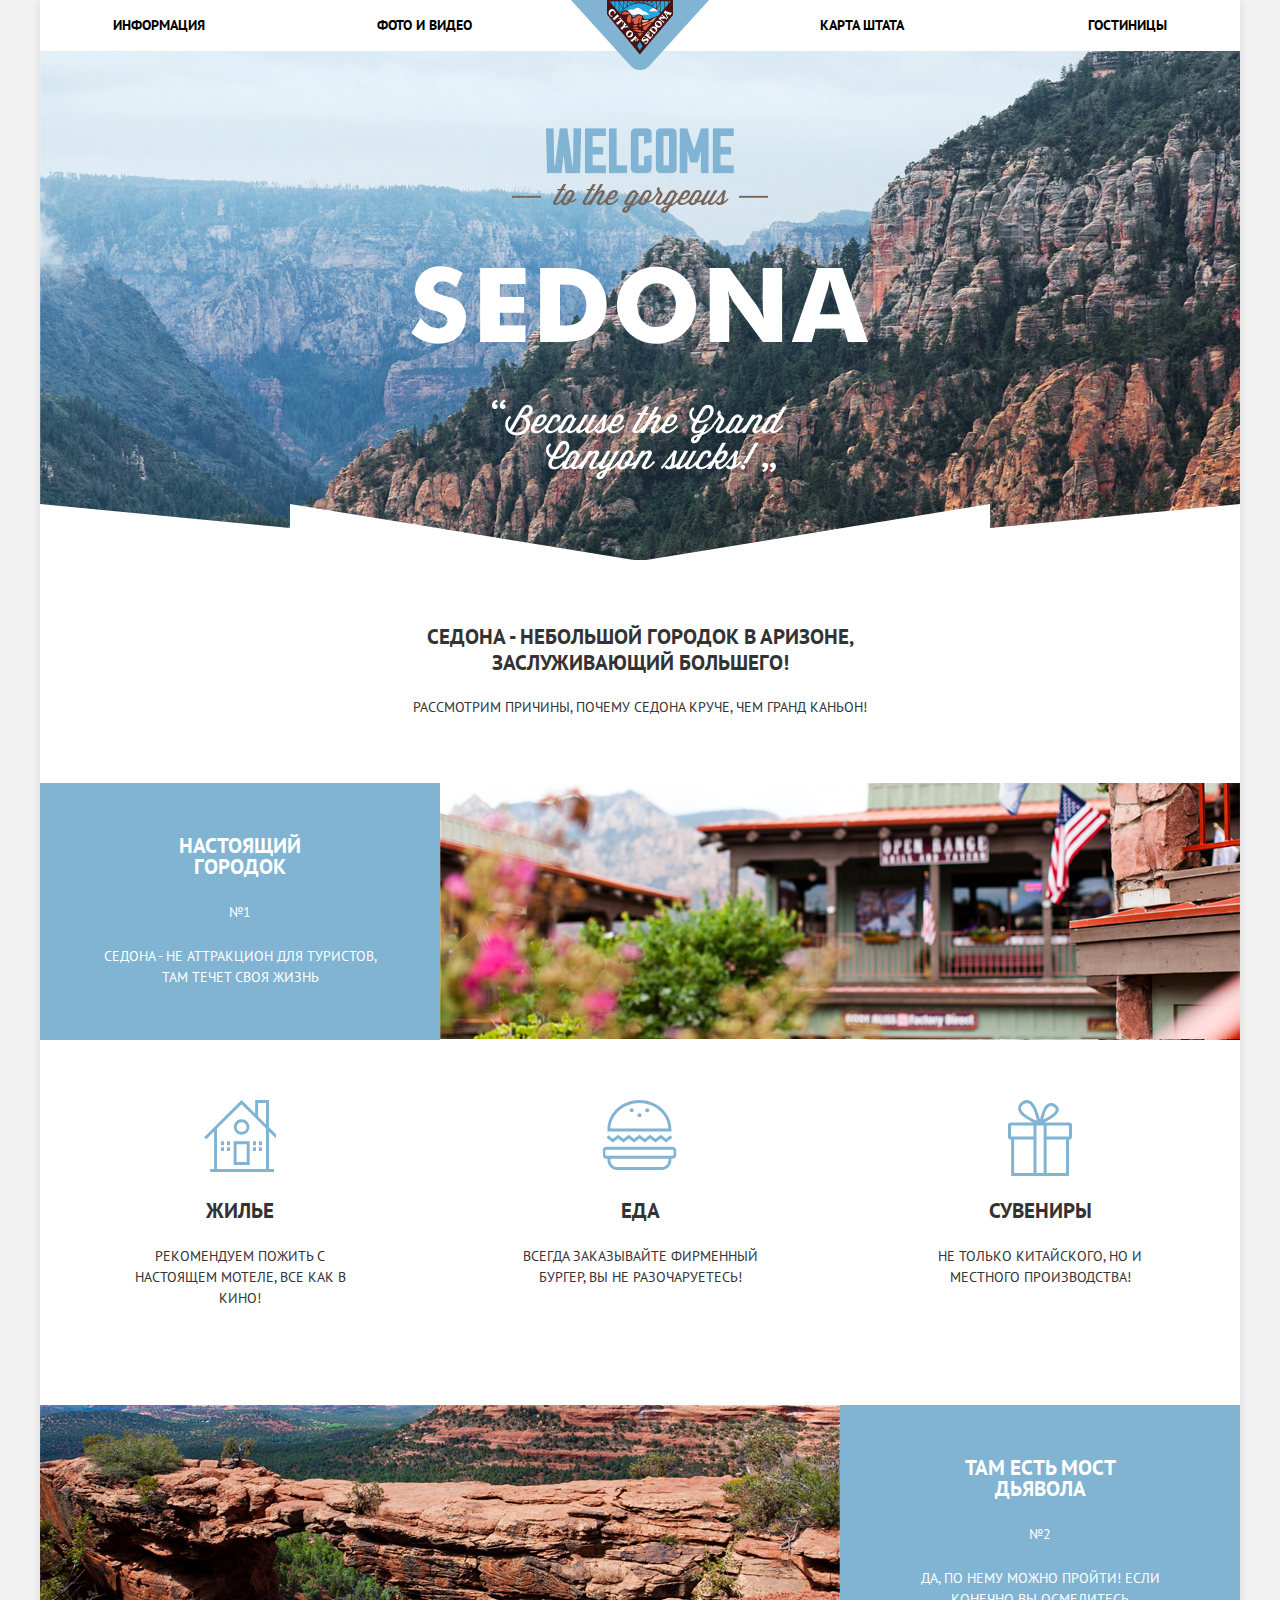
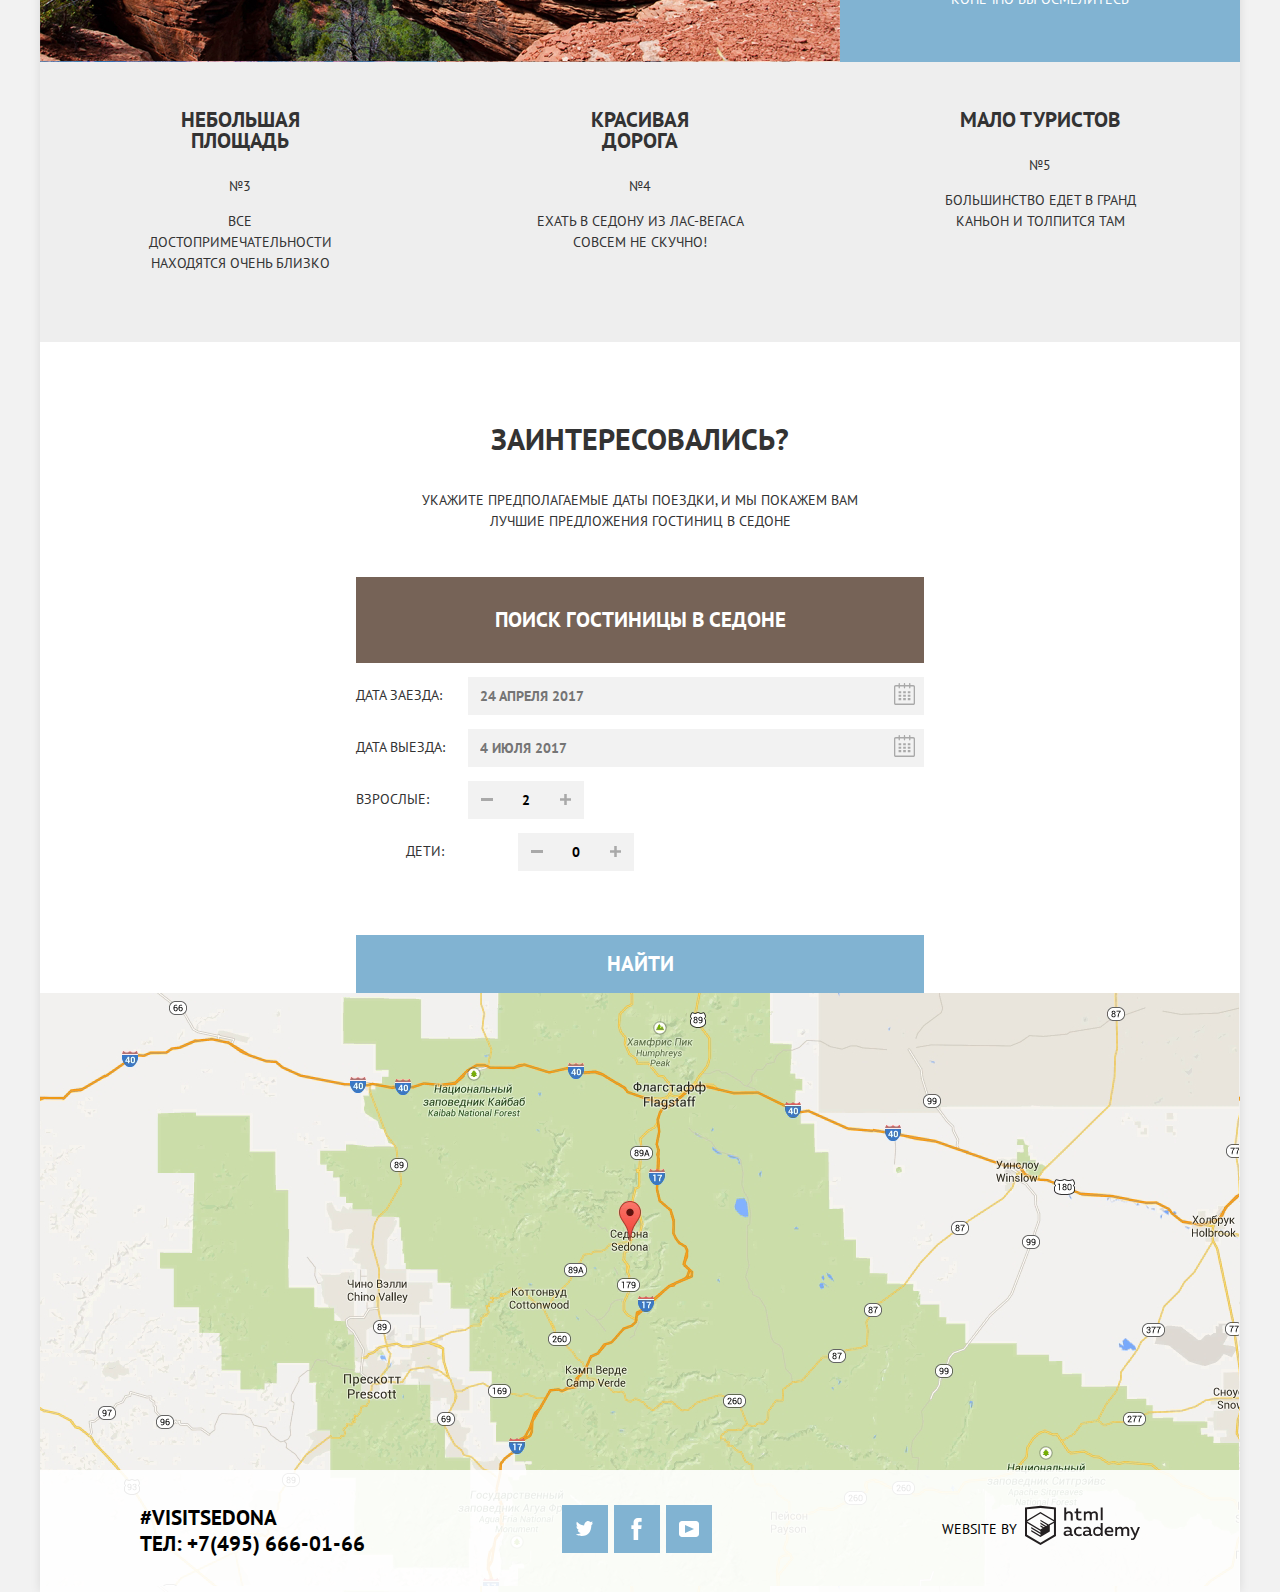
==== index.html @ f9ae27ba "Update index.html" ====
<!DOCTYPE html>
<html class="page" lang="ru">
  <head>
    <meta charset="utf-8">
    <title>HTML Academy: Седона</title>
    <link href="https://fonts.googleapis.com/css2?family=PT+Sans:wght@400;700&display=swap" rel="stylesheet">
    <link href="css/normalize.css" rel="stylesheet">
    <link href="css/style.css" rel="stylesheet">
  </head>
  <body class="page-body">
    <div class="body-wrapper">
      <header class="main-header">
        <nav class="main-navigation">
          <a class="main-header-logo">
            <img src="img/sedona-logo.svg" alt="Седона" width="138" height="70">
          </a>
          <ul class="site-navigation">
            <li class="text-left"><a href="#">Информация</a></li>
            <li class="text-left"><a href="#">Фото и видео</a></li>
            <li class="text-right"><a href="#">Карта штата</a></li>
            <li class="text-right"><a href="hotels.html">Гостиницы</a></li>
          </ul>
        </nav>
      </header>
      <main>
        <h1 class="visually-hidden">Добро пожаловать в Седону!</h1>
        <section class="main-back">
          <h2 class="visually-hidden">Welcome to the gorgeous Sedona!</h2>
          <p class="visually-hidden">Because the Grand canyon sucks!</p>
        </section>
        <section class="features-promo">
          <h3>Седона - небольшой городок в Аризоне, заслуживающий большего!</h3>
          <p>Рассмотрим причины, почему Седона круче, чем Гранд Каньон!</p>
        </section>
        <section class="features-main">
          <h2 class="visually-hidden">Причины нас посетить</h2>
          <div class="features-blue-row">
            <div class="features-text">
              <h3>Настоящий городок</h3>
              <span>№1</span>
              <p>
              Седона - не аттракцион для туристов, там течет своя жизнь
              </p>
            </div>
            <div class="features-image-right"></div>
          </div>
          <ul class="features-list">
            <li class="features-item with-icons">
              <h3 class="icons accomodation">Жилье</h3>
              <p>Рекомендуем пожить с настоящем мотеле, все как в кино!</p>
            </li>
            <li class="features-item with-icons">
              <h3 class="icons food">Еда</h3>
              <p>Всегда заказывайте фирменный бургер, вы не разочаруетесь!</p>
            </li>
            <li class="features-item with-icons">
              <h3 class="icons souveniers">Сувениры</h3>
              <p>Не только китайского, но и местного производства!</p>
            </li>
          </ul>
          <div class="features-blue-row">
            <div class="features-image-left"></div>
            <div class="features-text">
              <h3>Там есть Мост Дьявола</h3>
              <span>№2</span>
              <p>
              Да, по нему можно пройти! Если конечно вы осмелитесь
              </p>
            </div>
          </div>
          <ul class="features-list">
            <li class="features-item grey">
              <h3>Небольшая площадь</h3>
              <span>№3</span>
              <p>
              Все достопримечательности находятся очень близко
              </p>
            </li>
            <li class="features-item grey">
              <h3>Красивая дорога</h3>
              <span>№4</span>
              <p>
              Ехать в Седону из Лас-Вегаса совсем не скучно!
              </p>
            </li>
            <li class="features-item grey">
              <h3>Мало туристов</h3>
              <span>№5</span>
              <p>
              Большинство едет в Гранд Каньон и толпится там
              </p>
            </li>
          </ul>
        </section>
        <section class="interested">
          <div class="offer">
            <h2>Заинтересовались?</h2>
            <p>Укажите предполагаемые даты поездки, и мы покажем вам лучшие предложения гостиниц в Седоне</p>
          </div>
          <div class="search-form">
            <button type="button" class="btn search-1">Поиск гостиницы в Седоне</button>
            <form class="search" action="https://echo.htmlacademy.ru" method="post">
              <p class="search-item">
                <label class="label" for="arrival-date">Дата заезда:</label> 
                <input class="booking-date" id="arrival-date" type="text" name="date" placeholder="24 апреля 2017">
                <button class="btn calendar" type="button">
                  <svg width="21" height="22" viewBox="0 0 21 22"><path d="M19.251 2.025h-2.845V.648c0-.381-.294-.689-.656-.689-.363 0-.656.308-.656.689v1.377h-3.938V.648c0-.381-.294-.689-.655-.689-.363 0-.657.308-.657.689v1.377H5.906V.648c0-.381-.294-.689-.656-.689-.363 0-.657.308-.657.689v1.377H1.75C.784 2.025 0 2.847 0 3.862v16.302C0 21.179.784 22 1.75 22h17.501c.966 0 1.749-.821 1.749-1.836V3.862c0-1.015-.783-1.837-1.749-1.837zm.437 18.139a.448.448 0 0 1-.437.459H1.75a.45.45 0 0 1-.438-.459V3.862a.45.45 0 0 1 .438-.459h2.844v1.378c0 .381.294.689.657.689.362 0 .656-.308.656-.689V3.403h3.938v1.378c0 .381.294.689.657.689.361 0 .655-.308.655-.689V3.403h3.938v1.378c0 .381.293.689.656.689.362 0 .656-.308.656-.689V3.403h2.845c.241 0 .437.206.437.459v16.302z"/><path d="M4.594 8.225h2.625v2.066H4.594zM4.594 11.668h2.625v2.067H4.594zM4.594 15.112h2.625v2.066H4.594zM9.188 15.112h2.625v2.066H9.188zM9.188 11.668h2.625v2.067H9.188zM9.188 8.225h2.625v2.066H9.188zM13.781 15.112h2.625v2.066h-2.625zM13.781 11.668h2.625v2.067h-2.625zM13.781 8.225h2.625v2.066h-2.625z"/></svg>
                </button>
              </p>
              <p class="search-item">
                <label class="label" for="departure-date">Дата выезда:</label>
                <input class="booking-date" id="departure-date" type="text" name="date" placeholder="4 июля 2017"> 
                <button class="btn calendar" type="button">
                  <svg width="21" height="22" viewBox="0 0 21 22"><path d="M19.251 2.025h-2.845V.648c0-.381-.294-.689-.656-.689-.363 0-.656.308-.656.689v1.377h-3.938V.648c0-.381-.294-.689-.655-.689-.363 0-.657.308-.657.689v1.377H5.906V.648c0-.381-.294-.689-.656-.689-.363 0-.657.308-.657.689v1.377H1.75C.784 2.025 0 2.847 0 3.862v16.302C0 21.179.784 22 1.75 22h17.501c.966 0 1.749-.821 1.749-1.836V3.862c0-1.015-.783-1.837-1.749-1.837zm.437 18.139a.448.448 0 0 1-.437.459H1.75a.45.45 0 0 1-.438-.459V3.862a.45.45 0 0 1 .438-.459h2.844v1.378c0 .381.294.689.657.689.362 0 .656-.308.656-.689V3.403h3.938v1.378c0 .381.294.689.657.689.361 0 .655-.308.655-.689V3.403h3.938v1.378c0 .381.293.689.656.689.362 0 .656-.308.656-.689V3.403h2.845c.241 0 .437.206.437.459v16.302z"/><path d="M4.594 8.225h2.625v2.066H4.594zM4.594 11.668h2.625v2.067H4.594zM4.594 15.112h2.625v2.066H4.594zM9.188 15.112h2.625v2.066H9.188zM9.188 11.668h2.625v2.067H9.188zM9.188 8.225h2.625v2.066H9.188zM13.781 15.112h2.625v2.066h-2.625zM13.781 11.668h2.625v2.067h-2.625zM13.781 8.225h2.625v2.066h-2.625z"/></svg>
                </button>
              </p>
              <p class="search-item people">
                <label class="label" for="adult">Взрослые:</label>
                <span class="input-wrapper">
                  <button class="minus" type="button">
                    <svg width="12" height="3" viewBox="0 0 12 3" fill="none">
                    <rect width="12" height="3" fill="#A9A9A9"/>
                    </svg>
                  </button>
                  <input class="number" id="adult" type="number" value="2">
                  <button class="add" type="button">
                    <svg width="11" height="11" viewBox="0 0 11 11" fill="none">
                    <path fill-rule="evenodd" clip-rule="evenodd" d="M4.23086 6.76932V11H6.76932V6.76932H11V4.23086H6.76932V0H4.23085V4.23086H0V6.76932H4.23086Z" fill="#A9A9A9"/>
                    </svg>              
                  </button>
                </span> 
              </p>
              <p class="search-item people">
                <label class="label children" for="child">Дети:</label>
                <span class="input-wrapper">
                  <button class="minus" type="button">
                    <svg width="12" height="3" viewBox="0 0 12 3" fill="none">
                    <rect width="12" height="3" fill="#A9A9A9"/>
                    </svg>
                  </button>
                  <input class="number" id="child" type="number" value="0">
                  <button class="add"type="button">
                    <svg width="11" height="11" viewBox="0 0 11 11" fill="none">
                    <path fill-rule="evenodd" clip-rule="evenodd" d="M4.23086 6.76932V11H6.76932V6.76932H11V4.23086H6.76932V0H4.23085V4.23086H0V6.76932H4.23086Z" fill="#A9A9A9"/>
                    </svg>
                  </button>
                </span>
              </p>
              <button class="btn search-2" type="submit">Найти</button>
            </form>
          </div>
        </section>
        <section class="main-map">
          <h2 class="visually-hidden">Где мы находимся</h2>
          <iframe src="https://www.google.com/maps/embed?pb=!1m18!1m12!1m3!1d1022877.5105043647!2d-112.13839764364516!3d35.10049791559652!2m3!1f0!2f0!3f0!3m2!1i1024!2i768!4f13.1!3m3!1m2!1s0x872da132f942b00d%3A0x5548c523fa6c8efd!2sSedona%2C%20AZ%2086336%2C%20USA!5e0!3m2!1sen!2sru!4v1593719398553!5m2!1sen!2sru" width="1200" height="593" frameborder="0" style="border:0;" allowfullscreen="" aria-hidden="false" tabindex="0"></iframe>
        </section>
      </main>
      <footer class="main-footer index">
          <section class="footer-contacts">
            <h2 class="visually-hidden">Как с нами связаться</h2>
            <p>
              <span class="hashtag">#visitsedona</span><br>
              Тел:<a href="tel:+74956660166"> +7(495) 666-01-66</a>
            </p>
          </section>
          <section class="footer-social">
            <h2 class="visually-hidden">Мы в соцсетях</h2>
            <ul>
              <li>
                <a class="social-button" href="#">
                  <span class="visually-hidden">Twitter</span>
                  <svg width="17" height="15" viewBox="0 0 17 15"><path fill="#FFF" d="M10.95.144c1.685-.496 2.984.27 3.577 1.179.673-.231 1.331-.481 2.011-.708a2.345 2.345 0 0 1-.857 1.768c.685.17 1.304-.491 1.304-.491-.169 1-1.006 1.788-1.563 2.024-.231 6.75-3.175 11.217-10.077 11.082h-.446c-.41 0-4.164-.46-4.898-1.887 2.271.196 3.893-.422 4.693-1.177-.96-.3-2.679-.477-2.979-2.95.349.106.564.228 1.19.119C1.705 8.247.374 7.53.448 5.33c.285.328 1.067.536 1.34.472C1.085 5.561-.182 2.442.894.85c1.818 1.854 3.735 3.606 7.152 3.773C8.254 2.33 9.183.793 10.95.144z"/></svg></a>
              </li>
              <li>
                <a class="social-button" href="#">
                    <span class="visually-hidden">Facebook</span>
                    <svg width="19" height="22" viewBox="0 0 10.15 21.74"><path d="M3.34 1.12A4.77 4.77 0 0 1 6.53 0h3.61v3.81H7.81a1.07 1.07 0 0 0-1.09.83v2.55h3.42c-.08 1.23-.24 2.45-.41 3.67h-3v10.87H2.21V10.86H0V7.21h2.19V3.66a3.83 3.83 0 0 1 1.15-2.54z" fill="#fff"/></svg>
                </a>
              </li>
              <li>
                <a class="social-button" href="#">
                  <span class="visually-hidden">Youtube</span>
                  <svg width="20" height="16" viewBox="0 0 20 16"><path fill="#FFF" d="M17 0H3C1.35 0 0 1.35 0 3v10c0 1.65 1.35 3 3 3h14c1.65 0 3-1.35 3-3V3c0-1.65-1.35-3-3-3zM6.027 11.998V4.002L15.014 8l-8.987 3.998z"/></svg>
                </a>
              </li>
            </ul>
          </section>
          <section class="footer-copyright">
            <p>Website by</p>
            <a class="copyright-button" href="https://htmlacademy.ru/intensive/htmlcss">
              <span class="visually-hidden">HTML Academy</span>
              <svg width="115" height="41" viewBox="0 0 108.08 36.85"><path d="M44.61,26.88a2,2,0,0,0,.55-0.1v1.33a3.25,3.25,0,0,1-1.18.21,1.67,1.67,0,0,1-1.67-1,4.84,4.84,0,0,1-3.14,1.08c-1.51,0-2.91-.83-2.91-2.55,0-2.13,2-2.79,3.71-2.79a11.08,11.08,0,0,1,2.17.25v-0.3c0-1-.76-1.77-2.19-1.77a7.42,7.42,0,0,0-3,.64v-1.7a10.21,10.21,0,0,1,3.19-.55c2.36,0,3.81,1.12,3.81,3.65v3a0.54,0.54,0,0,0,.49.59h0.17Zm-6.44-1.13A1.35,1.35,0,0,0,39.63,27h0.11a3.39,3.39,0,0,0,2.41-1V24.58a9.72,9.72,0,0,0-1.81-.21c-1,0-2.16.33-2.16,1.38h0Zm12.36-6.11a5,5,0,0,1,2.57.64V22a4.08,4.08,0,0,0-2.3-.7,2.75,2.75,0,1,0,0,5.49,5,5,0,0,0,2.43-.64v1.71a6.27,6.27,0,0,1-2.76.57A4.21,4.21,0,0,1,46,24.51q0-.21,0-0.41a4.32,4.32,0,0,1,4.18-4.46h0.38Zm12.17,7.24a2,2,0,0,0,.55-0.1v1.33a3.25,3.25,0,0,1-1.18.21,1.67,1.67,0,0,1-1.67-1,4.84,4.84,0,0,1-3.14,1.08c-1.51,0-2.91-.83-2.91-2.55,0-2.13,2-2.79,3.71-2.79a11.08,11.08,0,0,1,2.17.25v-0.3c0-1-.76-1.77-2.19-1.77a7.42,7.42,0,0,0-3,.64v-1.7a10.21,10.21,0,0,1,3.19-.55c2.36,0,3.81,1.12,3.81,3.65v3a0.54,0.54,0,0,0,.49.59h0.17Zm-6.44-1.13A1.35,1.35,0,0,0,57.73,27h0.11a3.39,3.39,0,0,0,2.41-1V24.58a9.72,9.72,0,0,0-1.81-.21c-1.06,0-2.16.33-2.16,1.38h0ZM73,16V28.2H71.35V26.88a3.88,3.88,0,0,1-3.19,1.54,4.4,4.4,0,0,1,0-8.78,3.81,3.81,0,0,1,3,1.3V16H73Zm-4.53,5.22a2.76,2.76,0,1,0,0,5.52A2.86,2.86,0,0,0,71.15,25V23A2.91,2.91,0,0,0,68.49,21.27ZM79,19.64c3.31,0,4.46,2.68,3.92,5.09H76.7c0.21,1.5,1.67,2.11,3.19,2.11a6.11,6.11,0,0,0,2.64-.59v1.6a7.14,7.14,0,0,1-3,.57C77,28.42,74.78,27,74.78,24a4.18,4.18,0,0,1,4-4.39H79Zm0.09,1.54a2.28,2.28,0,0,0-2.44,2.1v0.06H81.3A2,2,0,0,0,79.13,21.18Zm5.73,7V19.87h1.65v1a3.81,3.81,0,0,1,2.78-1.27A2.86,2.86,0,0,1,91.89,21a4.12,4.12,0,0,1,2.91-1.33A3.06,3.06,0,0,1,98,23V28.2h-1.9V23.05a1.59,1.59,0,0,0-1.42-1.75H94.42a2.8,2.8,0,0,0-2.07,1.12V28.2h-1.9V23.05A1.59,1.59,0,0,0,89,21.31H88.8a3,3,0,0,0-2.21,1.29v5.63H84.86Zm21.31-8.33h1.9l-3.91,9.46c-0.9,2.17-2.09,2.86-3.35,2.86a4.76,4.76,0,0,1-1.1-.14V30.46a2.86,2.86,0,0,0,.85.12c0.9,0,1.58-.64,2.07-1.9l0.17-.42-4-8.4h2l2.86,6.29ZM38.73,1.46V6.22a3.81,3.81,0,0,1,2.7-1.14,3.25,3.25,0,0,1,3.44,3.4v5.15H43V8.72a1.81,1.81,0,0,0-1.61-2h-0.3a2.93,2.93,0,0,0-2.32,1.39v5.52h-1.9V1.46h1.9ZM49.94,2.31v3h3V6.91h-3v3.81c0,1.1.5,1.46,1.58,1.46a4.49,4.49,0,0,0,1.69-.33v1.6A6.8,6.8,0,0,1,51,13.8a2.55,2.55,0,0,1-2.86-2.74V6.89H46.58V5.26h1.5V2.74Zm5.4,11.31V5.28H57v1A3.81,3.81,0,0,1,59.77,5a2.86,2.86,0,0,1,2.6,1.33A4.12,4.12,0,0,1,65.28,5,3.06,3.06,0,0,1,68.44,8.4v5.21h-1.9V8.46a1.59,1.59,0,0,0-1.42-1.75H64.89a2.8,2.8,0,0,0-2.07,1.12v5.78h-1.9V8.46A1.59,1.59,0,0,0,59.5,6.71H59.27A3,3,0,0,0,57.06,8v5.63H55.34ZM71.17,1.45H73V13.6H71.17V1.45ZM14.71,0H14.55L0,1.54V28.21l14.55,8.66,14.55-8.66V1.54Zm12.5,27.1L14.55,34.64,1.9,27.12V16.18l12.59,7.5V25L5.86,19.9v1.31l8.68,5.21v1.39L5.87,22.65V24l8.68,5.21,8.75-5.24V18.31L27.2,16V27.12Zm0-12.53-3.48,2-1.6,1L14.51,13v1.31L21,18.23H21l-0.14.09-1,.54-5.37-3.2V17l4.24,2.52-1,.67-3.2-1.9v1.31l2.1,1.24L14.5,22.1,2,14.65,14.51,7.11Zm0-1.32L14.49,5.76,1.91,13.25v-10L14.56,1.92,27.21,3.25v10h0Z" transform="translate(0 -0.02)" fill="#231f20"/></svg>              
            </a>
          </section>
      </footer>
    </div>
    <script src="js/searchForm.js"></script>
  </body>
</html>
---- css/style.css ----
/* Variables */
:root {
    --basic-white: #FFFFFF;
    --basic-black: #000000;
    --basic-darkgrey: #333333;
    --basic-grey: #666666;
    --basic-lightgrey: #EEEEEE;
    --basic-filling: #f2f2f2;
    --basic-blue: #81B3D2;
    --basic-mid-blue: #669EC0;
    --basic-dark-blue: #5496BD;
    --basic-brown: #766357;
    --basic-mid-brown: #604E43;
    --basic-dark-brown: #503E33; 
    --checkbox: #6a6a6a;
    --footer-back: rgba(255, 255, 255, 0.9);
    --button-active: rgba(255, 255, 255, 0.3);
    --icons-active: #a9a9a9;
    --input-hover: #ebebeb;
    --input-border: #e5e5e5e5;
    --toggle: #ababab;
    --arrows: #cacaca;
}

/*Global*/
body {
    margin: 0px;
    padding: 0px;
    font-family:'PT Sans', Arial, sans-serif;
    font-size: 14px;
    line-height: 21px;
    font-weight: 400;
    text-transform: uppercase;
    color: var(--basic-darkgrey);
    background-color: var(--basic-filling);
}
a {
    text-decoration: none;
}
img {
    max-width: 100%;
    height: auto;
}
.btn {
    display:inline-block; 
    padding: 3px 16px;
    font: inherit;
    font-weight: 700;
    text-align: center;
    color: var(--basic-white);
    vertical-align: middle;
    text-transform: uppercase;
    border: none;
}
.page {
    height:100%;
}
.page-body {
    height: 100%;
}
.body-wrapper {
    position: relative;
    display: grid;
    margin: 0 auto;
    grid-template-rows: min-content 1fr min-content;
    background-color: var(--basic-white);
    width: 1200px;
    min-height: 100%;
    box-shadow: 0 0 10px rgba(0, 0, 0, 0.1);
}

/*Main header*/
.main-header {
    position: relative;
}
.main-header-logo {
    position: absolute;
    left: 0px;
    right: 0px;
    margin: auto;
    width: 138px;
    height: 70px;
}

/*Main navigation*/
.main-navigation {
    color: var(--basic-black);  
}
.site-navigation {
    display: flex;
    flex-wrap: wrap;
    justify-content: flex-start;
    margin: 0;
    padding: 15px 73px;
    list-style: none;
}
.site-navigation a {
    color: var(--basic-black);
    font-weight: 700;
}
.site-navigation a:hover,
.site-navigation a:focus {
    color: var(--basic-blue);
}
.site-navigation a:active {
    color: var(--basic-black);
    opacity: 0.3;
}
.site-navigation li {
    width: 25%;
}
.text-left {
    text-align: left;   
}
.text-right {
    text-align: right;
}

/*Main footer*/
.main-footer {
    display: grid;
    grid-template-columns: 1fr 1fr 1fr;
    padding: 35px 100px;
    color: var(--basic-black);
    background-color: var(--footer-back);
    margin: 0px;
}
.index{
    position: absolute;
    bottom: 0px;
    left: 0px;
    right: 0px;
}
.footer-contacts {
    margin: 0px;
    font-size: 21px;
    line-height: 26px;
    font-weight: 700;
}
.footer-contacts p {
    margin: 0px;
}
.footer-contacts a {
    color: var(--basic-black);
}
.footer-contacts a:hover,
.footer-contacts a:focus {
    color: var(--basic-blue);
}
.footer-social {
    justify-self: center;
    text-align: center;
}
.footer-social ul {
    display: flex;
    flex-wrap: wrap;
    justify-content: center;
    margin: 0 auto;
    padding: 0;
    list-style:none;
}
.footer-copyright {
    display: flex;
    flex-wrap: nowrap;
    margin: 0;
    justify-self: end;
}
.footer-copyright p{
    margin-right: 8px;
}
.copyright-button:hover path,
.copyright-button:focus path {
    fill: var(--basic-blue);
}
.copyright-button:active path {
    fill: var(--icons-active);
}

/*Social button*/
.social-button {
    display: flex;
    align-items: center;
    justify-content: center;
    width: 46px;
    height: 48px;
    background-color:var(--basic-blue);
    margin-right: 6px;
}
.social-button:hover,
.social-button:focus {
    background-color: var(--basic-mid-blue);
}
.social-button:active {
    background-color: var(--basic-dark-blue);
}
.social-button:active path {
    fill: var(--button-active);
}
/*Index features*/
.main-back {
    min-height: 510px;
    background-image: url('../img/main-background-image.jpg');
}
.features-promo {
    text-align: center;
    margin: 0px;
    padding: 0 340px;
    padding-top: 42px;
    padding-bottom: 51px;
}
.features-promo h3 {
    font-size: 21px;
    font-weight: 700;
    line-height: 26px;
}
.features-main h3 {
    font-size: 21px;
    font-weight: 700;
    line-height: 21px;
}
.features-list {
    display: grid;
    grid-template-columns: 1fr 1fr 1fr;
    margin: 0px;
    padding: 0px;
    list-style: none;
    color: var(--basic-darkgrey);
    text-align: center;
}
.features-item {
    margin: 0px;
    padding: 0px;
}
.features-item h3 {
    margin-top: 0px;
    margin-bottom: 25px;
    padding: 0 120px;
}
.grey {
    background-color: var(--basic-lightgrey);
    padding-top: 47px;
    padding-bottom: 54px;
}
.grey p {
    padding: 0 96px;
}
.with-icons {
    position: relative;
    padding-top: 160px;
    padding-bottom: 82px;
}
.with-icons p { 
    padding: 0 73px;    
}
.icons::before {
    display: block;
    position: absolute;
    content: "";
    left: 50%;
    transform: translate(-50%);
    top: 60px;
    background-repeat: no-repeat;
}
.accomodation::before {
    width: 72px;
    height: 75px;
    background-image: url("../img/icon-1.svg");  
}
.food::before {
    width: 75px;
    height: 70px;
    background-image: url("../img/icon-3.svg");
}
.souveniers::before {
    width: 64px;
    height: 77px;
    background-image: url("../img/icon-2.svg");
}
.features-blue-row {
    display: flex;
    justify-content: start;
    background-color: var(--basic-blue);
    color: var(--basic-white);
    text-align: center;
    margin: 0px;
    padding: 0px;
}
.features-image-right {
    background-image: url('../img/sedona-city.jpg');
    min-width: 800px;
}
.features-image-left {
    background-image: url('../img/devils-bridge.jpg');
    min-width: 800px;
}
.features-text {
    width: 400px;
    padding-top: 52px;
    padding-bottom: 52px;
}
.features-text h3 {
    margin-top: 0;
    margin-bottom: 25px;
    padding: 0 100px;
}
.features-text p {
    margin-top: 23px;
    margin-bottom: 0;
    padding: 0 50px;
}

/*Search*/
.main-map {
    min-height: 593px;
    background-image: url('../img/map.png');
}
.interested {
    padding-top: 60px;
}
.offer {
    text-align: center;
    padding: 0 370px;
    margin-bottom: 45px;
}
.offer h2 {
    font-size: 30px;
    font-weight: 700;
    line-height: 24px;
    margin-bottom: 39px;
}
.search-form {
    position: relative;
    margin: 0 auto;
    padding: 0 316px;
}
.search-form .search-1 {
    font-size: 21px;
    line-height: 26px;
    background-color: var(--basic-brown);
    padding: 30px 110px;
    width: 100%;
}
.search-form .search-1:hover,
.search-form .search-1:focus {
    background-color: var(--basic-mid-brown);
}
.search-form .search-1:active {
    background-color: var(--basic-dark-brown);
    color:var(--button-active);
}
.search-body {
    display: flex;
    flex-wrap: wrap;
    justify-content: flex-start;
    position: absolute;
    width: 458px;
    padding: 60px 55px;
    margin: 0;
    left: 50%;
    transform: translate(-50%);
    font-weight: 700;
    color: var(--basic-black);
    background-color: var(--basic-white);
}
.search-item {
    position: relative;
    display: flex;
    justify-content: flex-start;
    align-items: center;
    width: 100%;

}
.search-item input {
    position: relative;
    font: inherit;
    font-weight: 700;
    text-transform: uppercase;
    color: var(--basic-black);
    background-color: var(--basic-filling);
    border: 2px solid var(--basic-filling);
    box-sizing: border-box;
    padding: 6px 10px;
    height: 38px;
}
.search-item input:hover {
    background-color: var(--input-hover);
    border: 2px solid var(--input-hover);
}
.search-item input:active,
.search-item input:focus {
    background-color: var(--basic-white);
    outline: 2px solid var(--input-border);
}

.calendar {
    position: absolute;
    top: 6px;
    right: 9px;
    padding: 0;
    background-color: transparent;
    fill: var(--icons-active);
}
.calendar:hover,
.calendar:focus {
    fill: var(--basic-black);
}
.calendar:active {
    fill: var(--basic-blue);
}
.label {
    width: 112px;
}
.number {
    width: 40px;
    text-align: center;
}
.booking-date {
    flex-grow: 1;
}
.people {
    width: 50%;
}
.input-wrapper {
    display: flex;
}
.minus {
    display: flex;
    align-items: center;
    justify-content: center;
    height: 38px;
    width: 38px;
    background-color: var(--basic-filling);
    border: none;
}
.minus:hover rect,
.minus:focus rect {
    fill: var(--basic-black);
}
.minus:active rect {
    fill: var(--basic-blue);
}
.add {
    display: flex;
    align-items: center;
    justify-content: center;
    height: 38px;
    width: 38px;
    background-color: var(--basic-filling);
    border: none;
    fill: var(--icons-active);
}
.add:hover path,
.add:hover path {
    fill: var(--basic-black);
}
.add:active path {
    fill: var(--basic-blue)
}
.children {
    margin-left: 50px;
}
.search-2 {
    font-size: 21px;
    line-height: 26px;
    background-color: var(--basic-blue);
    padding: 16px 180px;
    margin-top: 50px;
    width: 100%;
}

/*Filter*/
.filter-container {
    background-color: var(--basic-blue);
    background-image: url("../img/filter-back.jpg");
    color: var(--basic-white);
    line-height: 21px;
    margin: 0;
    padding: 0 73px;  
}
.filter-list {
    display: flex;
    width: 50%;
}
.filter {
    display: flex;
    flex-wrap: nowrap;
    justify-content: space-between;
    padding-top: 30px;
}
.filter fieldset {
    padding: 0px;
    margin: 0px;
    border: none;
    width: 50%;
}
.filter legend {
    font-size: 16px;
    font-weight: 700;
    color: var(--basic-white);
}
.filter ul {
    list-style: none;
    line-height: 25px;
}
.filter-option {
    padding-left: 13px;
    margin-bottom: 25px;
}
.filter-option label {
    position: relative;
    display: block;
}
.filter-input-checkbox + label::before {
    content: "";
    position: absolute;
    top: 0px;
    left: -38px;
    width: 23px;
    height: 23px;
    background-image: url('../img/checkbox-off.svg');
    background-repeat: no-repeat;
    background-position: 0 0;
}
.filter-input-checkbox:checked + label::before {
    content: "";
    position: absolute;
    width: 27px;
    height: 23px;
    background-image: url('../img/checkbox-on.svg');
    background-repeat: no-repeat;
    background-position: 0 0;
}
.filter-input-checkbox:disabled:checked + label::before {
    content: "";
    position: absolute;
    width: 27px;
    height: 23px;
    fill: var(--checkbox);
}
.filter-button {
    position: absolute;
    left: 50%;
    margin-left: -69px;
    color: var(--basic-white);
    text-transform: uppercase;
    background-color: transparent;
    padding: 7px 35px;
    border: 2px solid var(--basic-white);
    border-radius: 2px;
}
.filter-button:hover,
.filter-button:active {
    color: var(--basic-black);
    background-color: var(--basic-white);
}
.filter-price {
    position: relative;
}
.range-filter {
    margin-top: 10px;
    width: 317px;
}
.range-controls {
    position: relative;
    margin-bottom: 15px;
    padding-top: 20px;
    padding-bottom: 15px;
}
.range-controls .scale {
    height: 2px;
    background: var(--button-active);
}
.range-controls .bar {
    width: 70%;
    height: 2px;
    background: var(--basic-white);
}
.range-controls .toggle {
    position: absolute;
    top: 11px;
    left: 0;
    width: 3.8px;
    height: 3.8px;
    padding: 0;
    border: 7.5px solid var(--basic-white);
    background-color: var(--toggle);
    border-radius: 50%;
    box-shadow: 0 2px 1px 0 var(--toggle);
}
.range-controls .toggle-min {
    left: 0px;
}
.range-controls .toggle-max {
    left: 215px;
}
.price-controls {
    display: flex;
    flex-wrap: nowrap;
    justify-content: space-between;
    border: 2px solid var(--basic-white);
    border-radius: 2px;
    padding: 7px 30px;
}
.price-controls input {
    width: 100px;
    border: none;
    background: transparent;
    color: var(--basic-white);
}

/*Catalogue*/
.catalogue-list {
    padding: 0;
    margin: 0;
}
.catalogue-item {
    display: grid;
    grid-template-columns: min-content 1fr min-content;
    padding: 0 73px;
}
.catalogue-item .rate {
    background-color: var(--basic-filling);
    display: inline-block;
    padding: 3px 12px;
}
.catalogue-item h3 {
    font-size: 21px;
    font-weight: 700;
    line-height: 21px;
}
.catalogue-item .more{
    color: var(--basic-white);
    background-color: var(--basic-blue);
}
.catalogue-item .more:hover,
.catalogue-item .more:focus {
    color: var(--basic-white);
    background-color: var(--basic-mid-blue);
}
.catalogue-item .more:active {
    color: var(--button-active);
    background-color: var(--basic-dark-blue);
}
.catalogue-item .book {
    background-color: var(--basic-brown);
}
.catalogue-item .book:hover,
.catalogue-item .book:focus {
    color: var(--basic-white);
    background-color: var(--basic-mid-brown);
}
.catalogue-item .book:active {
    color: var(--button-active);
    background-color: var(--basic-dark-brown);
}
.catalogue-item-image {
    padding-top: 30px;
    width: 135px;
}
.item-card {
    display: flex;
    flex-wrap: wrap;
    margin: 0px;
    padding: 0 30px;
}
.item-name {
    flex-basis: 100%;
    padding: 0px;
}
.item-name h3 {
    margin-bottom: 7px;
}
.item-name a {
    color: var(--basic-black);
}
.item-name a:hover,
.item-name a:focus {
    color: var(--basic-blue);
}
.item-name a:active {
    color: var(--basic-black);
    opacity: 0.3;
}
.item-description {
    padding: 0px;
    vertical-align: top;
    margin-right: 6px;
}
.item-description p {
    margin-top: 7px;
}
.rating {
    display: flex;
    flex-wrap: wrap;
    justify-content: flex-end;
    width: 110px;
    padding: 0px;
}
.rating-icons {
    margin-bottom: 47px;
}
.star {
    display: inline-block;
    width: 18px;
    height: 17px;
    margin-top: 30px;
    margin-right: 4px;
    background-image: url('../img/star.svg');
}

/*Sorting*/
.sorting {
    display: grid;
    grid-template-columns: min-content  1fr min-content;
    align-items: center;
    padding: 30px 73px;
    margin: 0;
}
.sort-found {
    font-size: 21px;
    font-weight: 700;
    width: 127px;
}
.sort-results {
    display: flex;
    flex-wrap: wrap;
    align-items: center;
    font-size: 12px;
    padding: 0 46px;
}
.sort-results ul{
    display: flex;
    flex-wrap: wrap;
    list-style: none;
}
.sort-results li {
    padding: 0 15px;
}
.sort-results a {
    color: var(--basic-black);
    opacity: 0.3;
    border-bottom: 1px dashed var(--basic-blue);
}
.sort-results a:hover,
.sort-results a:focus {
    color:var(--basic-blue);
    opacity: 1;
}
.sort-results a:active {
    color: var(--basic-black);
    border-bottom: none;
}
.sort-results-current a{
    color: var(--basic-blue);
    opacity: 1;
    border-bottom: none;
}
.sort-arrows {
    display: flex;
}
.arrow-up {
    margin-right: 12px;
}
.arrow-up path {
    fill: var(--arrows);
}
.arrow-up:hover path,
.arrow-up:focus path {
    fill: var(--basic-black);
}
.arrow-up:active path {
    fill: var(--basic-blue);
}
.arrow-down path {
    fill: var(--basic-blue);
}
.visually-hidden {
  position: absolute;
  width: 1px;
  height: 1px;
  margin: -1px;
  border: 0;
  padding: 0;
  white-space: nowrap;
  clip-path: inset(100%);
  clip: rect(0 0 0 0);
  overflow: hidden;
}

/* Chrome, Safari, Edge, Opera */
.number::-webkit-outer-spin-button,
.number::-webkit-inner-spin-button {
  -webkit-appearance: none;
  margin: 0;
}

/* Firefox */
.number {
  -moz-appearance: textfield;
}
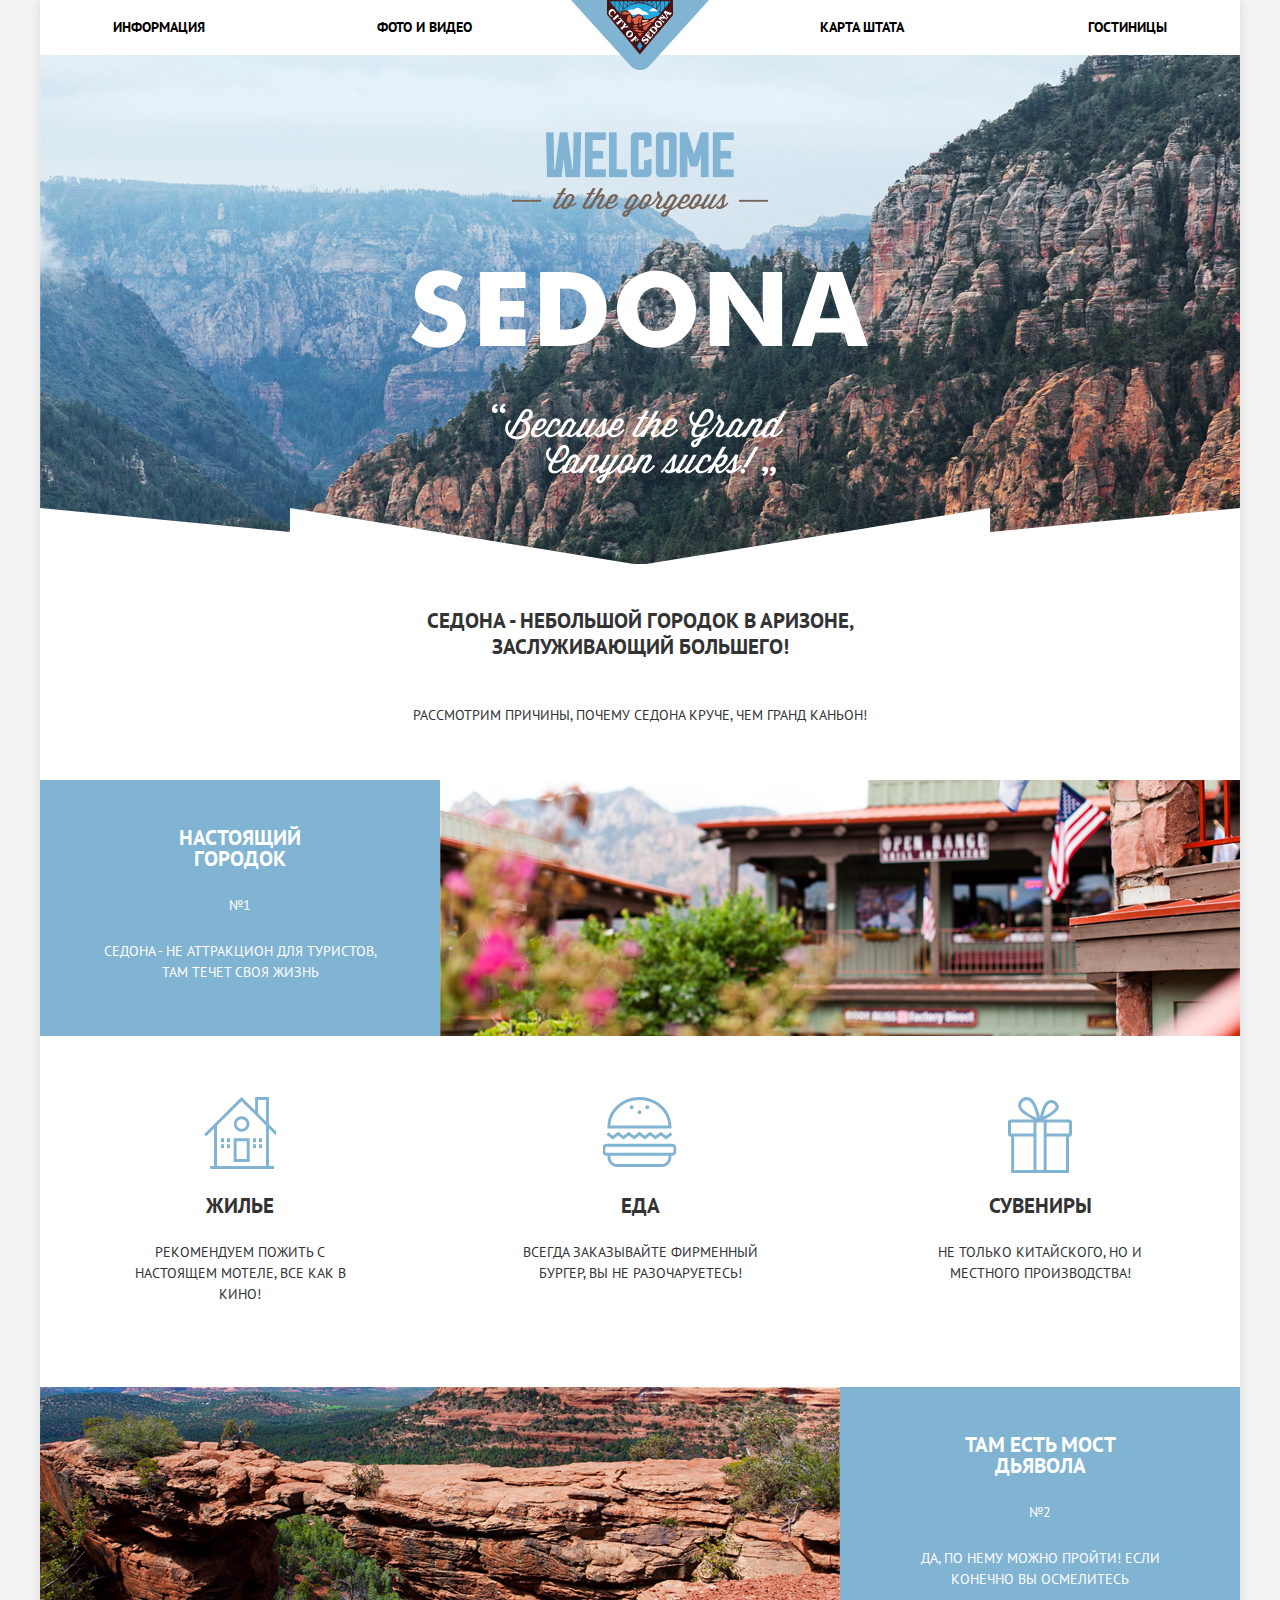
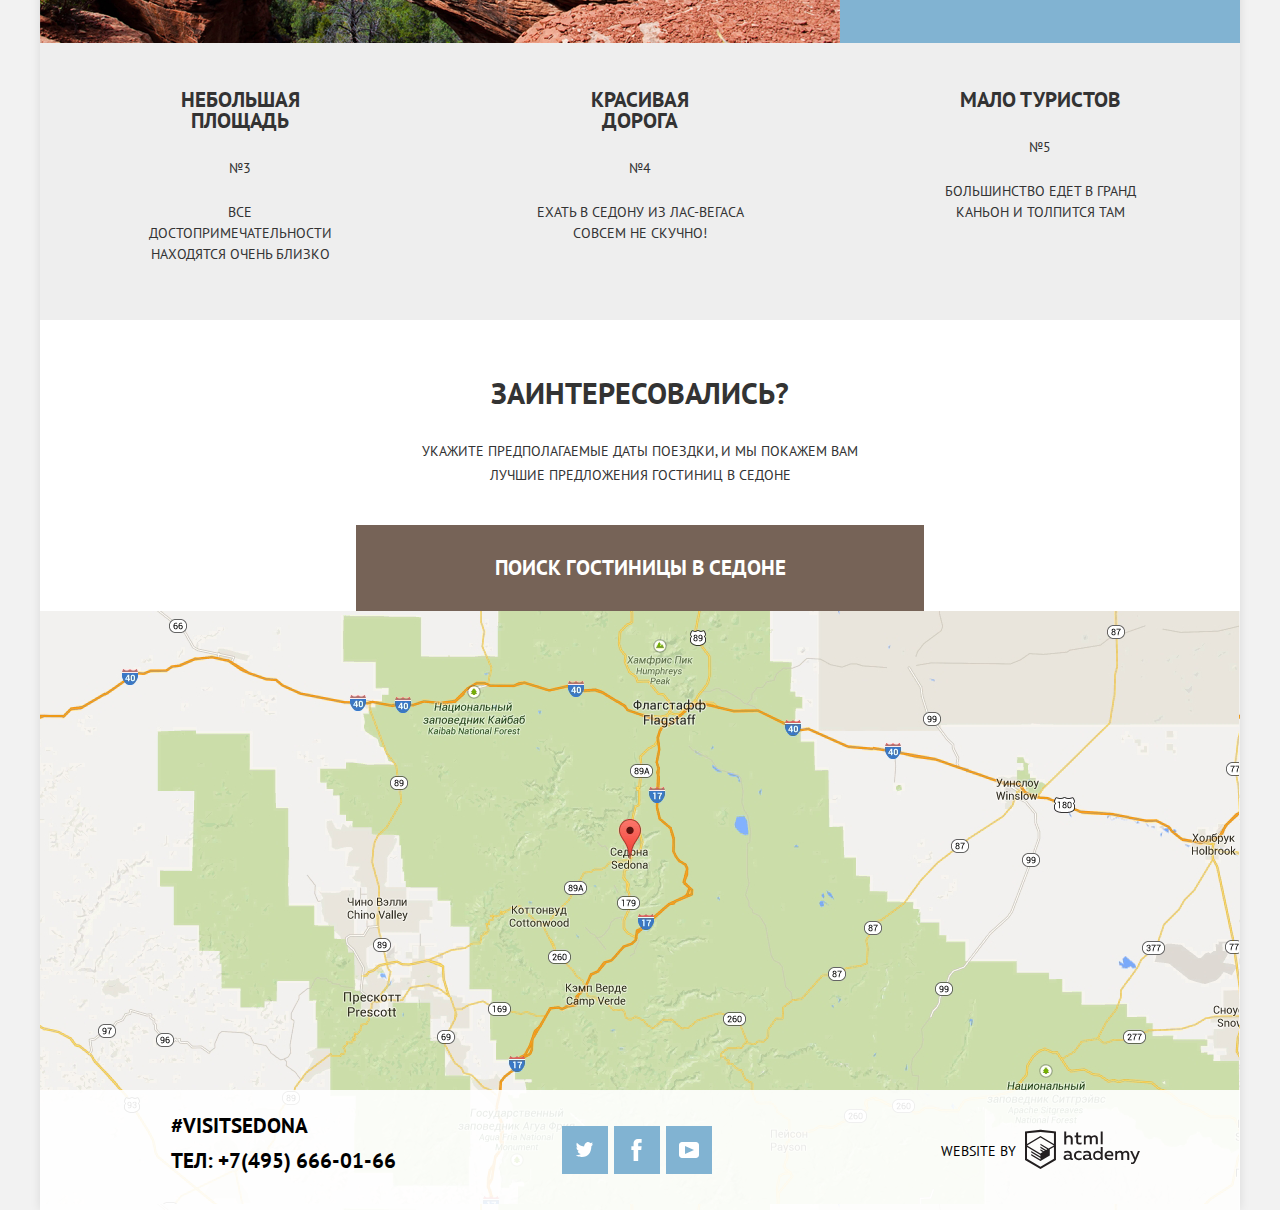
==== commit 17286cb4: "Update index.html" ====
--- a/index.html
+++ b/index.html
@@ -102,14 +102,14 @@
             <form class="search" action="https://echo.htmlacademy.ru" method="post">
               <p class="search-item">
                 <label class="label" for="arrival-date">Дата заезда:</label> 
-                <input class="booking-date" id="arrival-date" type="text" name="date" placeholder="24 апреля 2017">
+                <input class="booking-date" id="arrival-date" type="text" name="date" placeholder="24 апреля 2017" required>
                 <button class="btn calendar" type="button">
                   <svg width="21" height="22" viewBox="0 0 21 22"><path d="M19.251 2.025h-2.845V.648c0-.381-.294-.689-.656-.689-.363 0-.656.308-.656.689v1.377h-3.938V.648c0-.381-.294-.689-.655-.689-.363 0-.657.308-.657.689v1.377H5.906V.648c0-.381-.294-.689-.656-.689-.363 0-.657.308-.657.689v1.377H1.75C.784 2.025 0 2.847 0 3.862v16.302C0 21.179.784 22 1.75 22h17.501c.966 0 1.749-.821 1.749-1.836V3.862c0-1.015-.783-1.837-1.749-1.837zm.437 18.139a.448.448 0 0 1-.437.459H1.75a.45.45 0 0 1-.438-.459V3.862a.45.45 0 0 1 .438-.459h2.844v1.378c0 .381.294.689.657.689.362 0 .656-.308.656-.689V3.403h3.938v1.378c0 .381.294.689.657.689.361 0 .655-.308.655-.689V3.403h3.938v1.378c0 .381.293.689.656.689.362 0 .656-.308.656-.689V3.403h2.845c.241 0 .437.206.437.459v16.302z"/><path d="M4.594 8.225h2.625v2.066H4.594zM4.594 11.668h2.625v2.067H4.594zM4.594 15.112h2.625v2.066H4.594zM9.188 15.112h2.625v2.066H9.188zM9.188 11.668h2.625v2.067H9.188zM9.188 8.225h2.625v2.066H9.188zM13.781 15.112h2.625v2.066h-2.625zM13.781 11.668h2.625v2.067h-2.625zM13.781 8.225h2.625v2.066h-2.625z"/></svg>
                 </button>
               </p>
               <p class="search-item">
                 <label class="label" for="departure-date">Дата выезда:</label>
-                <input class="booking-date" id="departure-date" type="text" name="date" placeholder="4 июля 2017"> 
+                <input class="booking-date" id="departure-date" type="text" name="date" placeholder="4 июля 2017" required> 
                 <button class="btn calendar" type="button">
                   <svg width="21" height="22" viewBox="0 0 21 22"><path d="M19.251 2.025h-2.845V.648c0-.381-.294-.689-.656-.689-.363 0-.656.308-.656.689v1.377h-3.938V.648c0-.381-.294-.689-.655-.689-.363 0-.657.308-.657.689v1.377H5.906V.648c0-.381-.294-.689-.656-.689-.363 0-.657.308-.657.689v1.377H1.75C.784 2.025 0 2.847 0 3.862v16.302C0 21.179.784 22 1.75 22h17.501c.966 0 1.749-.821 1.749-1.836V3.862c0-1.015-.783-1.837-1.749-1.837zm.437 18.139a.448.448 0 0 1-.437.459H1.75a.45.45 0 0 1-.438-.459V3.862a.45.45 0 0 1 .438-.459h2.844v1.378c0 .381.294.689.657.689.362 0 .656-.308.656-.689V3.403h3.938v1.378c0 .381.294.689.657.689.361 0 .655-.308.655-.689V3.403h3.938v1.378c0 .381.293.689.656.689.362 0 .656-.308.656-.689V3.403h2.845c.241 0 .437.206.437.459v16.302z"/><path d="M4.594 8.225h2.625v2.066H4.594zM4.594 11.668h2.625v2.067H4.594zM4.594 15.112h2.625v2.066H4.594zM9.188 15.112h2.625v2.066H9.188zM9.188 11.668h2.625v2.067H9.188zM9.188 8.225h2.625v2.066H9.188zM13.781 15.112h2.625v2.066h-2.625zM13.781 11.668h2.625v2.067h-2.625zM13.781 8.225h2.625v2.066h-2.625z"/></svg>
                 </button>
--- a/css/style.css
+++ b/css/style.css
@@ -52,6 +52,9 @@
     text-transform: uppercase;
     border: none;
 }
+.btn:focus {
+    outline: none;
+}
 .page {
     height:100%;
 }
@@ -91,7 +94,7 @@
     flex-wrap: wrap;
     justify-content: flex-start;
     margin: 0;
-    padding: 15px 73px;
+    padding: 17px 73px;
     list-style: none;
 }
 .site-navigation a {
@@ -120,7 +123,8 @@
 .main-footer {
     display: grid;
     grid-template-columns: 1fr 1fr 1fr;
-    padding: 35px 100px;
+    align-items: center;
+    padding: 0 100px;
     color: var(--basic-black);
     background-color: var(--footer-back);
     margin: 0px;
@@ -136,9 +140,16 @@
     font-size: 21px;
     line-height: 26px;
     font-weight: 700;
+    padding-top: 23px;
+    padding-bottom: 36px;
+    padding-left: 31px;
+}
+.hashtag {
+    display: inline-block;
+    margin-bottom: 9px;
 }
 .footer-contacts p {
-    margin: 0px;
+    margin: 0;
 }
 .footer-contacts a {
     color: var(--basic-black);
@@ -166,7 +177,11 @@
     justify-self: end;
 }
 .footer-copyright p{
-    margin-right: 8px;
+    margin-top: 17px;
+    margin-right: 9px;
+}
+.copyright-button {
+    margin-top: 5px;
 }
 .copyright-button:hover path,
 .copyright-button:focus path {
@@ -205,13 +220,14 @@
     text-align: center;
     margin: 0px;
     padding: 0 340px;
-    padding-top: 42px;
-    padding-bottom: 51px;
+    padding-top: 22px;
+    padding-bottom: 40px;
 }
 .features-promo h3 {
     font-size: 21px;
     font-weight: 700;
     line-height: 26px;
+    margin-bottom: 45px;
 }
 .features-main h3 {
     font-size: 21px;
@@ -233,21 +249,26 @@
 }
 .features-item h3 {
     margin-top: 0px;
-    margin-bottom: 25px;
+    margin-bottom: 26px;
     padding: 0 120px;
 }
 .grey {
     background-color: var(--basic-lightgrey);
-    padding-top: 47px;
-    padding-bottom: 54px;
+    padding-top: 46px;
+    padding-bottom: 41px;
 }
 .grey p {
     padding: 0 96px;
+    margin-top: 23px;
+}
+.grey h3 {
+    margin-top: 0px;
+    margin-bottom: 27px;
 }
 .with-icons {
     position: relative;
-    padding-top: 160px;
-    padding-bottom: 82px;
+    padding-top: 159px;
+    padding-bottom: 68px;
 }
 .with-icons p { 
     padding: 0 73px;    
@@ -258,7 +279,7 @@
     content: "";
     left: 50%;
     transform: translate(-50%);
-    top: 60px;
+    top: 61px;
     background-repeat: no-repeat;
 }
 .accomodation::before {
@@ -295,16 +316,16 @@
 }
 .features-text {
     width: 400px;
-    padding-top: 52px;
-    padding-bottom: 52px;
+    padding-top: 47px;
+    padding-bottom: 53px;
 }
 .features-text h3 {
     margin-top: 0;
-    margin-bottom: 25px;
+    margin-bottom: 26px;
     padding: 0 100px;
 }
 .features-text p {
-    margin-top: 23px;
+    margin-top: 25px;
     margin-bottom: 0;
     padding: 0 50px;
 }
@@ -315,18 +336,19 @@
     background-image: url('../img/map.png');
 }
 .interested {
-    padding-top: 60px;
+    padding-top: 36px;
 }
 .offer {
     text-align: center;
     padding: 0 370px;
-    margin-bottom: 45px;
+    margin-bottom: 38px;
+    line-height: 24px;
 }
 .offer h2 {
     font-size: 30px;
     font-weight: 700;
     line-height: 24px;
-    margin-bottom: 39px;
+    margin-bottom: 34px;
 }
 .search-form {
     position: relative;
@@ -348,17 +370,21 @@
     background-color: var(--basic-dark-brown);
     color:var(--button-active);
 }
+.search {
+    display: none;
+}
 .search-body {
     display: flex;
     flex-wrap: wrap;
     justify-content: flex-start;
     position: absolute;
     width: 458px;
-    padding: 60px 55px;
+    padding: 54px 55px;
     margin: 0;
     left: 50%;
     transform: translate(-50%);
     font-weight: 700;
+    line-height: 26px;
     color: var(--basic-black);
     background-color: var(--basic-white);
 }
@@ -368,7 +394,8 @@
     justify-content: flex-start;
     align-items: center;
     width: 100%;
-
+    margin-top: 0px;
+    margin-bottom: 29px;
 }
 .search-item input {
     position: relative;
@@ -391,10 +418,17 @@
     background-color: var(--basic-white);
     outline: 2px solid var(--input-border);
 }
-
+.search-form .search-2:hover,
+.search-form .search-2:focus {
+    background-color: var(--basic-mid-blue);
+}
+.search-form .search-2:active {
+    background-color: var(--basic-dark-blue);
+    color:var(--button-active);
+}
 .calendar {
     position: absolute;
-    top: 6px;
+    top: 8px;
     right: 9px;
     padding: 0;
     background-color: transparent;
@@ -403,6 +437,7 @@
 .calendar:hover,
 .calendar:focus {
     fill: var(--basic-black);
+    outline: none;
 }
 .calendar:active {
     fill: var(--basic-blue);
@@ -431,6 +466,9 @@
     width: 38px;
     background-color: var(--basic-filling);
     border: none;
+}
+.minus:focus {
+    outline: none;
 }
 .minus:hover rect,
 .minus:focus rect {
@@ -449,22 +487,25 @@
     border: none;
     fill: var(--icons-active);
 }
+.add:focus {
+    outline: none;
+}
 .add:hover path,
-.add:hover path {
+.add:focus path {
     fill: var(--basic-black);
 }
 .add:active path {
-    fill: var(--basic-blue)
+    fill: var(--basic-blue);
 }
 .children {
     margin-left: 50px;
 }
 .search-2 {
     font-size: 21px;
-    line-height: 26px;
+    line-height: 27px;
     background-color: var(--basic-blue);
     padding: 16px 180px;
-    margin-top: 50px;
+    margin-top: 26px;
     width: 100%;
 }
 
@@ -485,13 +526,14 @@
     display: flex;
     flex-wrap: nowrap;
     justify-content: space-between;
-    padding-top: 30px;
+    padding-top: 27px;
+    padding-bottom: 8px;
 }
 .filter fieldset {
     padding: 0px;
     margin: 0px;
     border: none;
-    width: 50%;
+    width: 48%;
 }
 .filter legend {
     font-size: 16px;
@@ -500,11 +542,19 @@
 }
 .filter ul {
     list-style: none;
-    line-height: 25px;
+    line-height: 25px; 
+}
+.filter-infrastructure ul {
+    margin-top: 23px;
+    padding-left: 26px;
+}
+.filter-type ul {
+    margin-top: 23px;
+    padding-left: 30px;
 }
 .filter-option {
     padding-left: 13px;
-    margin-bottom: 25px;
+    margin-bottom: 21px;
 }
 .filter-option label {
     position: relative;
@@ -513,8 +563,8 @@
 .filter-input-checkbox + label::before {
     content: "";
     position: absolute;
-    top: 0px;
-    left: -38px;
+    top: 2px;
+    left: -41px;
     width: 23px;
     height: 23px;
     background-image: url('../img/checkbox-off.svg');
@@ -540,18 +590,21 @@
 .filter-button {
     position: absolute;
     left: 50%;
-    margin-left: -69px;
+    bottom: 23px;
+    transform: translate(-50%);
     color: var(--basic-white);
     text-transform: uppercase;
     background-color: transparent;
-    padding: 7px 35px;
+    padding: 8px 34px;
     border: 2px solid var(--basic-white);
     border-radius: 2px;
 }
 .filter-button:hover,
-.filter-button:active {
+.filter-button:active,
+.filter-button:focus {
     color: var(--basic-black);
     background-color: var(--basic-white);
+    outline: none;
 }
 .filter-price {
     position: relative;
@@ -571,7 +624,7 @@
     background: var(--button-active);
 }
 .range-controls .bar {
-    width: 70%;
+    width: 80%;
     height: 2px;
     background: var(--basic-white);
 }
@@ -579,33 +632,59 @@
     position: absolute;
     top: 11px;
     left: 0;
-    width: 3.8px;
-    height: 3.8px;
+    width: 4px;
+    height: 4px;
     padding: 0;
     border: 7.5px solid var(--basic-white);
     background-color: var(--toggle);
     border-radius: 50%;
     box-shadow: 0 2px 1px 0 var(--toggle);
 }
+.range-controls .toggle:hover {
+    transform: scale(1.2);
+}
 .range-controls .toggle-min {
     left: 0px;
 }
 .range-controls .toggle-max {
-    left: 215px;
+    left: 253px;
 }
 .price-controls {
+    position: relative;
     display: flex;
     flex-wrap: nowrap;
     justify-content: space-between;
     border: 2px solid var(--basic-white);
     border-radius: 2px;
-    padding: 7px 30px;
+    text-align: center;
 }
 .price-controls input {
-    width: 100px;
+    width: 40px;
     border: none;
     background: transparent;
     color: var(--basic-white);
+}
+.price-controls input:focus {
+    outline: none;
+}
+.min-price {
+    width: 50%;
+    padding: 6px 30px;
+}
+.max-price {
+    width: 50%;
+    padding: 6px 30px;
+}
+.min-price::after {
+    position: absolute;
+    content: "";
+    top: 5px;
+    left: 50%;
+    display: block;
+    width: 2px;
+    height: calc(100% - 10px);
+    margin: 0 auto;
+    background-color: var(--basic-white);
 }
 
 /*Catalogue*/
@@ -614,6 +693,7 @@
     margin: 0;
 }
 .catalogue-item {
+    position: relative;
     display: grid;
     grid-template-columns: min-content 1fr min-content;
     padding: 0 73px;
@@ -707,13 +787,26 @@
     margin-right: 4px;
     background-image: url('../img/star.svg');
 }
+.catalogue-item::after, 
+.sorting::after {
+    content: "";
+    position: absolute;
+    bottom: 0;
+    left: 0px;
+    display: block;
+    width: 100%;
+    height: 1px;
+    margin: 0 auto;
+    background-color: #e8e8e8;
+}
 
 /*Sorting*/
 .sorting {
+    position: relative;
     display: grid;
     grid-template-columns: min-content  1fr min-content;
     align-items: center;
-    padding: 30px 73px;
+    padding: 21px 73px;
     margin: 0;
 }
 .sort-found {
@@ -726,15 +819,17 @@
     flex-wrap: wrap;
     align-items: center;
     font-size: 12px;
-    padding: 0 46px;
+    padding: 0 36px;
 }
 .sort-results ul{
     display: flex;
     flex-wrap: wrap;
     list-style: none;
+    margin-top: 9px;
+    padding-left: 25px;
 }
 .sort-results li {
-    padding: 0 15px;
+    padding: 0 16px;
 }
 .sort-results a {
     color: var(--basic-black);
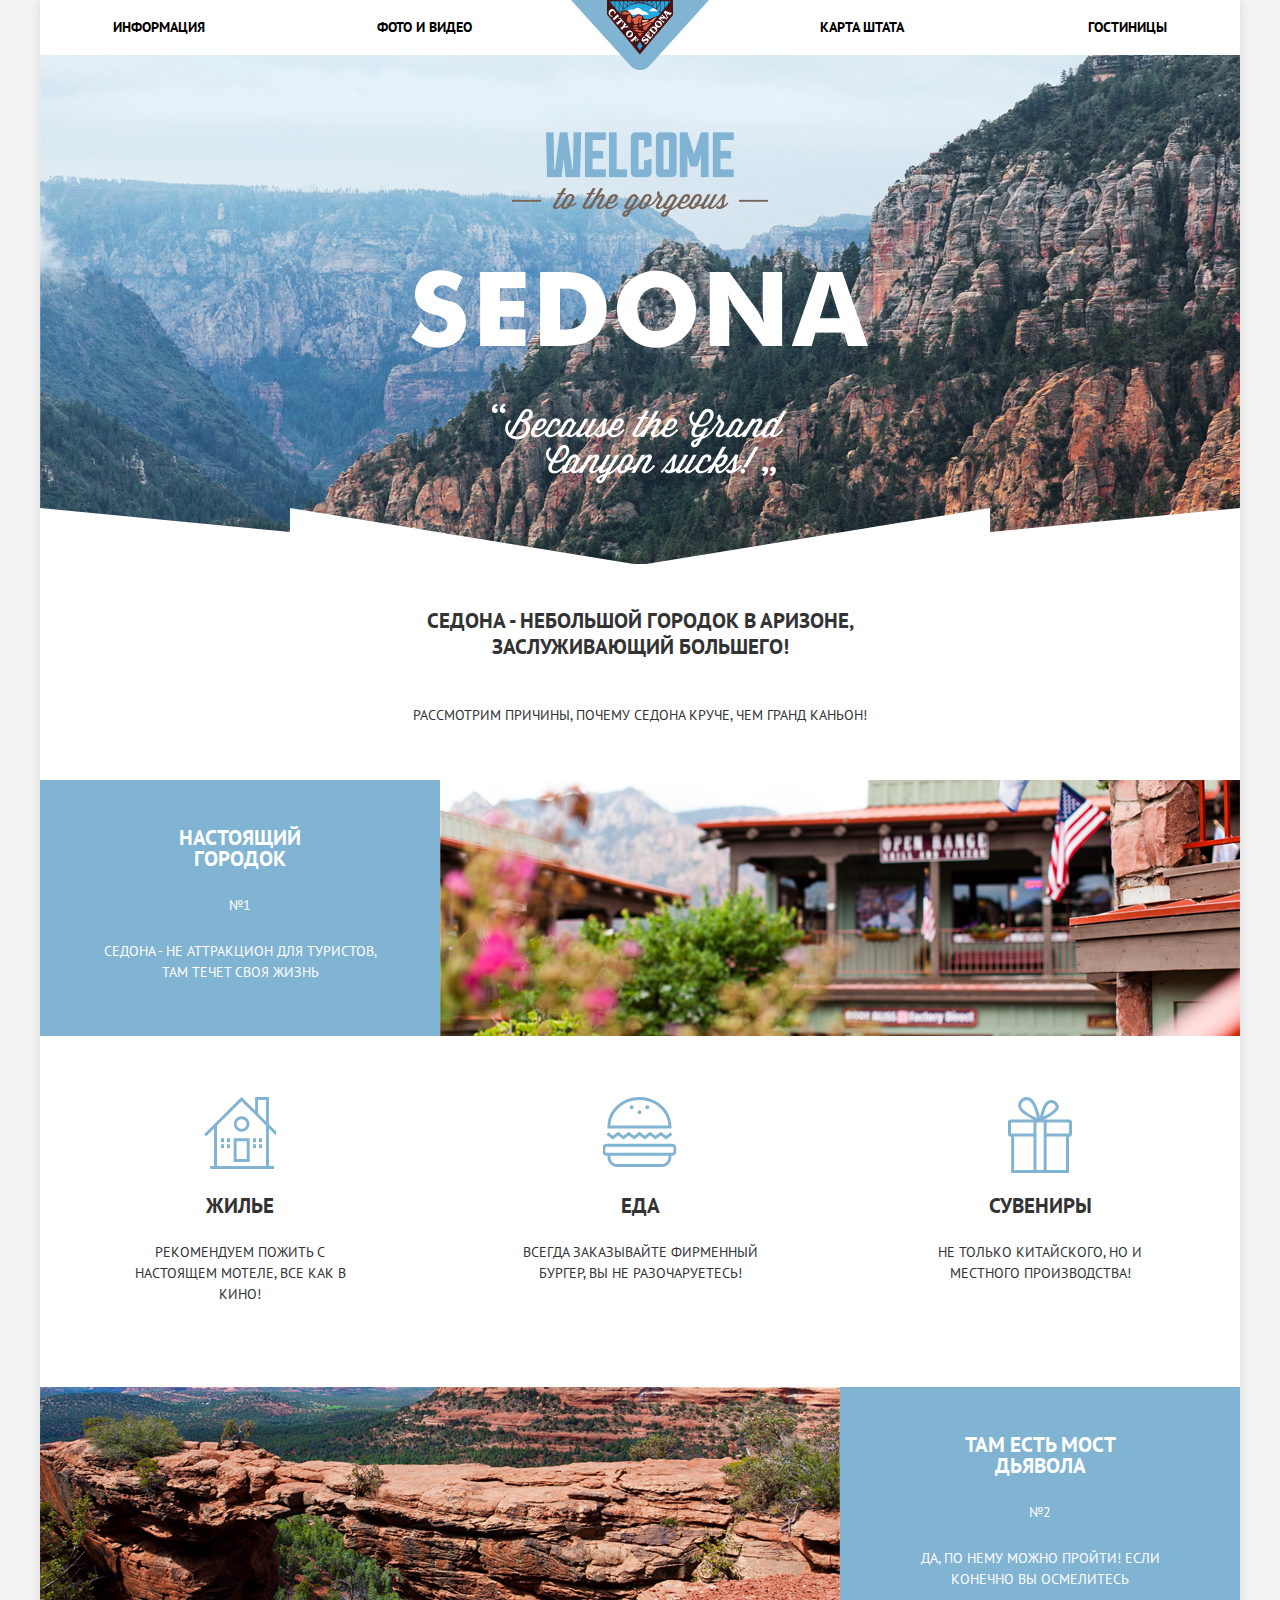
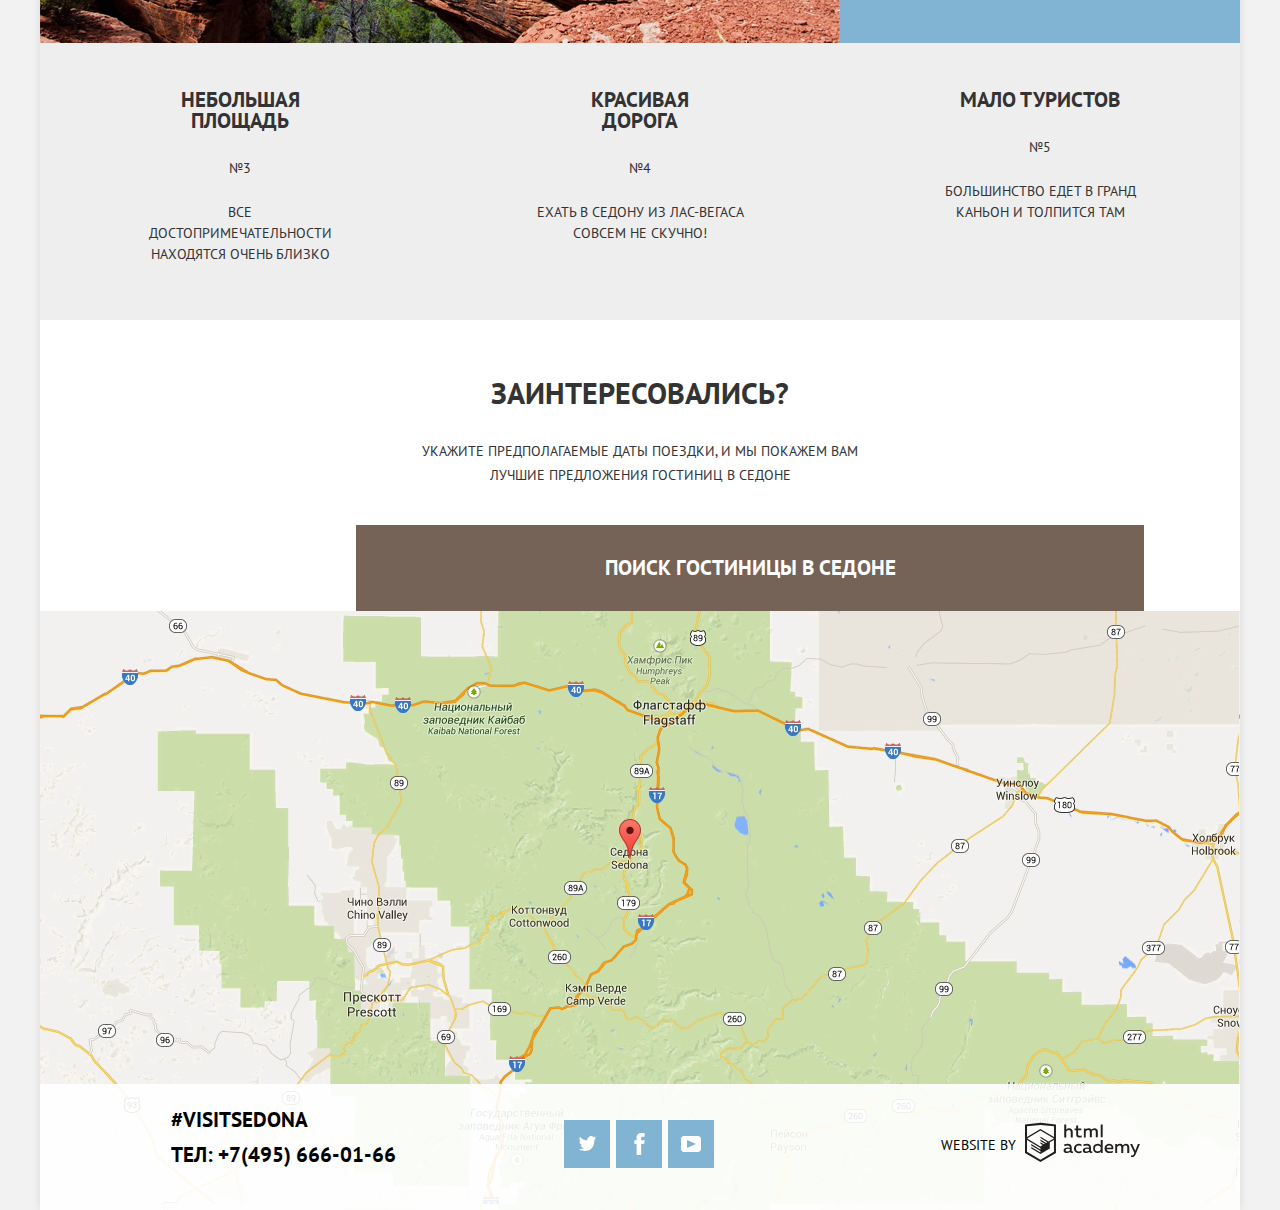
==== commit 7d4ff679: "Update index.html" ====
--- a/index.html
+++ b/index.html
@@ -98,10 +98,10 @@
             <p>Укажите предполагаемые даты поездки, и мы покажем вам лучшие предложения гостиниц в Седоне</p>
           </div>
           <div class="search-form">
-            <button type="button" class="btn search-1">Поиск гостиницы в Седоне</button>
+            <a class="btn search-1" href="#">Поиск гостиницы в Седоне</a>
             <form class="search" action="https://echo.htmlacademy.ru" method="post">
               <p class="search-item">
-                <label class="label" for="arrival-date">Дата заезда:</label> 
+                <label class="label" for="arrival-date">Дата заезда:</label>
                 <input class="booking-date" id="arrival-date" type="text" name="date" placeholder="24 апреля 2017" required>
                 <button class="btn calendar" type="button">
                   <svg width="21" height="22" viewBox="0 0 21 22"><path d="M19.251 2.025h-2.845V.648c0-.381-.294-.689-.656-.689-.363 0-.656.308-.656.689v1.377h-3.938V.648c0-.381-.294-.689-.655-.689-.363 0-.657.308-.657.689v1.377H5.906V.648c0-.381-.294-.689-.656-.689-.363 0-.657.308-.657.689v1.377H1.75C.784 2.025 0 2.847 0 3.862v16.302C0 21.179.784 22 1.75 22h17.501c.966 0 1.749-.821 1.749-1.836V3.862c0-1.015-.783-1.837-1.749-1.837zm.437 18.139a.448.448 0 0 1-.437.459H1.75a.45.45 0 0 1-.438-.459V3.862a.45.45 0 0 1 .438-.459h2.844v1.378c0 .381.294.689.657.689.362 0 .656-.308.656-.689V3.403h3.938v1.378c0 .381.294.689.657.689.361 0 .655-.308.655-.689V3.403h3.938v1.378c0 .381.293.689.656.689.362 0 .656-.308.656-.689V3.403h2.845c.241 0 .437.206.437.459v16.302z"/><path d="M4.594 8.225h2.625v2.066H4.594zM4.594 11.668h2.625v2.067H4.594zM4.594 15.112h2.625v2.066H4.594zM9.188 15.112h2.625v2.066H9.188zM9.188 11.668h2.625v2.067H9.188zM9.188 8.225h2.625v2.066H9.188zM13.781 15.112h2.625v2.066h-2.625zM13.781 11.668h2.625v2.067h-2.625zM13.781 8.225h2.625v2.066h-2.625z"/></svg>
@@ -109,7 +109,7 @@
               </p>
               <p class="search-item">
                 <label class="label" for="departure-date">Дата выезда:</label>
-                <input class="booking-date" id="departure-date" type="text" name="date" placeholder="4 июля 2017" required> 
+                <input class="booking-date" id="departure-date" type="text" name="date" placeholder="4 июля 2017" required>
                 <button class="btn calendar" type="button">
                   <svg width="21" height="22" viewBox="0 0 21 22"><path d="M19.251 2.025h-2.845V.648c0-.381-.294-.689-.656-.689-.363 0-.656.308-.656.689v1.377h-3.938V.648c0-.381-.294-.689-.655-.689-.363 0-.657.308-.657.689v1.377H5.906V.648c0-.381-.294-.689-.656-.689-.363 0-.657.308-.657.689v1.377H1.75C.784 2.025 0 2.847 0 3.862v16.302C0 21.179.784 22 1.75 22h17.501c.966 0 1.749-.821 1.749-1.836V3.862c0-1.015-.783-1.837-1.749-1.837zm.437 18.139a.448.448 0 0 1-.437.459H1.75a.45.45 0 0 1-.438-.459V3.862a.45.45 0 0 1 .438-.459h2.844v1.378c0 .381.294.689.657.689.362 0 .656-.308.656-.689V3.403h3.938v1.378c0 .381.294.689.657.689.361 0 .655-.308.655-.689V3.403h3.938v1.378c0 .381.293.689.656.689.362 0 .656-.308.656-.689V3.403h2.845c.241 0 .437.206.437.459v16.302z"/><path d="M4.594 8.225h2.625v2.066H4.594zM4.594 11.668h2.625v2.067H4.594zM4.594 15.112h2.625v2.066H4.594zM9.188 15.112h2.625v2.066H9.188zM9.188 11.668h2.625v2.067H9.188zM9.188 8.225h2.625v2.066H9.188zM13.781 15.112h2.625v2.066h-2.625zM13.781 11.668h2.625v2.067h-2.625zM13.781 8.225h2.625v2.066h-2.625z"/></svg>
                 </button>
@@ -126,9 +126,9 @@
                   <button class="add" type="button">
                     <svg width="11" height="11" viewBox="0 0 11 11" fill="none">
                     <path fill-rule="evenodd" clip-rule="evenodd" d="M4.23086 6.76932V11H6.76932V6.76932H11V4.23086H6.76932V0H4.23085V4.23086H0V6.76932H4.23086Z" fill="#A9A9A9"/>
-                    </svg>              
-                  </button>
-                </span> 
+                    </svg>
+                  </button>
+                </span>
               </p>
               <p class="search-item people">
                 <label class="label children" for="child">Дети:</label>
@@ -139,7 +139,7 @@
                     </svg>
                   </button>
                   <input class="number" id="child" type="number" value="0">
-                  <button class="add"type="button">
+                  <button class="add" type="button">
                     <svg width="11" height="11" viewBox="0 0 11 11" fill="none">
                     <path fill-rule="evenodd" clip-rule="evenodd" d="M4.23086 6.76932V11H6.76932V6.76932H11V4.23086H6.76932V0H4.23085V4.23086H0V6.76932H4.23086Z" fill="#A9A9A9"/>
                     </svg>
@@ -152,48 +152,49 @@
         </section>
         <section class="main-map">
           <h2 class="visually-hidden">Где мы находимся</h2>
-          <iframe src="https://www.google.com/maps/embed?pb=!1m18!1m12!1m3!1d1022877.5105043647!2d-112.13839764364516!3d35.10049791559652!2m3!1f0!2f0!3f0!3m2!1i1024!2i768!4f13.1!3m3!1m2!1s0x872da132f942b00d%3A0x5548c523fa6c8efd!2sSedona%2C%20AZ%2086336%2C%20USA!5e0!3m2!1sen!2sru!4v1593719398553!5m2!1sen!2sru" width="1200" height="593" frameborder="0" style="border:0;" allowfullscreen="" aria-hidden="false" tabindex="0"></iframe>
+          <iframe src="https://www.google.com/maps/embed?pb=!1m18!1m12!1m3!1d1022877.5105043647!2d-112.13839764364516!3d35.10049791559652!2m3!1f0!2f0!3f0!3m2!1i1024!2i768!4f13.1!3m3!1m2!1s0x872da132f942b00d%3A0x5548c523fa6c8efd!2sSedona%2C%20AZ%2086336%2C%20USA!5e0!3m2!1sen!2sru!4v1593719398553!5m2!1sen!2sru" width="1200" height="593" style="border:0;" allowfullscreen="" aria-hidden="false" tabindex="0"></iframe>
         </section>
       </main>
       <footer class="main-footer index">
-          <section class="footer-contacts">
-            <h2 class="visually-hidden">Как с нами связаться</h2>
-            <p>
-              <span class="hashtag">#visitsedona</span><br>
-              Тел:<a href="tel:+74956660166"> +7(495) 666-01-66</a>
-            </p>
-          </section>
-          <section class="footer-social">
-            <h2 class="visually-hidden">Мы в соцсетях</h2>
-            <ul>
-              <li>
-                <a class="social-button" href="#">
-                  <span class="visually-hidden">Twitter</span>
-                  <svg width="17" height="15" viewBox="0 0 17 15"><path fill="#FFF" d="M10.95.144c1.685-.496 2.984.27 3.577 1.179.673-.231 1.331-.481 2.011-.708a2.345 2.345 0 0 1-.857 1.768c.685.17 1.304-.491 1.304-.491-.169 1-1.006 1.788-1.563 2.024-.231 6.75-3.175 11.217-10.077 11.082h-.446c-.41 0-4.164-.46-4.898-1.887 2.271.196 3.893-.422 4.693-1.177-.96-.3-2.679-.477-2.979-2.95.349.106.564.228 1.19.119C1.705 8.247.374 7.53.448 5.33c.285.328 1.067.536 1.34.472C1.085 5.561-.182 2.442.894.85c1.818 1.854 3.735 3.606 7.152 3.773C8.254 2.33 9.183.793 10.95.144z"/></svg></a>
-              </li>
-              <li>
-                <a class="social-button" href="#">
-                    <span class="visually-hidden">Facebook</span>
-                    <svg width="19" height="22" viewBox="0 0 10.15 21.74"><path d="M3.34 1.12A4.77 4.77 0 0 1 6.53 0h3.61v3.81H7.81a1.07 1.07 0 0 0-1.09.83v2.55h3.42c-.08 1.23-.24 2.45-.41 3.67h-3v10.87H2.21V10.86H0V7.21h2.19V3.66a3.83 3.83 0 0 1 1.15-2.54z" fill="#fff"/></svg>
-                </a>
-              </li>
-              <li>
-                <a class="social-button" href="#">
-                  <span class="visually-hidden">Youtube</span>
-                  <svg width="20" height="16" viewBox="0 0 20 16"><path fill="#FFF" d="M17 0H3C1.35 0 0 1.35 0 3v10c0 1.65 1.35 3 3 3h14c1.65 0 3-1.35 3-3V3c0-1.65-1.35-3-3-3zM6.027 11.998V4.002L15.014 8l-8.987 3.998z"/></svg>
-                </a>
-              </li>
-            </ul>
-          </section>
-          <section class="footer-copyright">
-            <p>Website by</p>
-            <a class="copyright-button" href="https://htmlacademy.ru/intensive/htmlcss">
-              <span class="visually-hidden">HTML Academy</span>
-              <svg width="115" height="41" viewBox="0 0 108.08 36.85"><path d="M44.61,26.88a2,2,0,0,0,.55-0.1v1.33a3.25,3.25,0,0,1-1.18.21,1.67,1.67,0,0,1-1.67-1,4.84,4.84,0,0,1-3.14,1.08c-1.51,0-2.91-.83-2.91-2.55,0-2.13,2-2.79,3.71-2.79a11.08,11.08,0,0,1,2.17.25v-0.3c0-1-.76-1.77-2.19-1.77a7.42,7.42,0,0,0-3,.64v-1.7a10.21,10.21,0,0,1,3.19-.55c2.36,0,3.81,1.12,3.81,3.65v3a0.54,0.54,0,0,0,.49.59h0.17Zm-6.44-1.13A1.35,1.35,0,0,0,39.63,27h0.11a3.39,3.39,0,0,0,2.41-1V24.58a9.72,9.72,0,0,0-1.81-.21c-1,0-2.16.33-2.16,1.38h0Zm12.36-6.11a5,5,0,0,1,2.57.64V22a4.08,4.08,0,0,0-2.3-.7,2.75,2.75,0,1,0,0,5.49,5,5,0,0,0,2.43-.64v1.71a6.27,6.27,0,0,1-2.76.57A4.21,4.21,0,0,1,46,24.51q0-.21,0-0.41a4.32,4.32,0,0,1,4.18-4.46h0.38Zm12.17,7.24a2,2,0,0,0,.55-0.1v1.33a3.25,3.25,0,0,1-1.18.21,1.67,1.67,0,0,1-1.67-1,4.84,4.84,0,0,1-3.14,1.08c-1.51,0-2.91-.83-2.91-2.55,0-2.13,2-2.79,3.71-2.79a11.08,11.08,0,0,1,2.17.25v-0.3c0-1-.76-1.77-2.19-1.77a7.42,7.42,0,0,0-3,.64v-1.7a10.21,10.21,0,0,1,3.19-.55c2.36,0,3.81,1.12,3.81,3.65v3a0.54,0.54,0,0,0,.49.59h0.17Zm-6.44-1.13A1.35,1.35,0,0,0,57.73,27h0.11a3.39,3.39,0,0,0,2.41-1V24.58a9.72,9.72,0,0,0-1.81-.21c-1.06,0-2.16.33-2.16,1.38h0ZM73,16V28.2H71.35V26.88a3.88,3.88,0,0,1-3.19,1.54,4.4,4.4,0,0,1,0-8.78,3.81,3.81,0,0,1,3,1.3V16H73Zm-4.53,5.22a2.76,2.76,0,1,0,0,5.52A2.86,2.86,0,0,0,71.15,25V23A2.91,2.91,0,0,0,68.49,21.27ZM79,19.64c3.31,0,4.46,2.68,3.92,5.09H76.7c0.21,1.5,1.67,2.11,3.19,2.11a6.11,6.11,0,0,0,2.64-.59v1.6a7.14,7.14,0,0,1-3,.57C77,28.42,74.78,27,74.78,24a4.18,4.18,0,0,1,4-4.39H79Zm0.09,1.54a2.28,2.28,0,0,0-2.44,2.1v0.06H81.3A2,2,0,0,0,79.13,21.18Zm5.73,7V19.87h1.65v1a3.81,3.81,0,0,1,2.78-1.27A2.86,2.86,0,0,1,91.89,21a4.12,4.12,0,0,1,2.91-1.33A3.06,3.06,0,0,1,98,23V28.2h-1.9V23.05a1.59,1.59,0,0,0-1.42-1.75H94.42a2.8,2.8,0,0,0-2.07,1.12V28.2h-1.9V23.05A1.59,1.59,0,0,0,89,21.31H88.8a3,3,0,0,0-2.21,1.29v5.63H84.86Zm21.31-8.33h1.9l-3.91,9.46c-0.9,2.17-2.09,2.86-3.35,2.86a4.76,4.76,0,0,1-1.1-.14V30.46a2.86,2.86,0,0,0,.85.12c0.9,0,1.58-.64,2.07-1.9l0.17-.42-4-8.4h2l2.86,6.29ZM38.73,1.46V6.22a3.81,3.81,0,0,1,2.7-1.14,3.25,3.25,0,0,1,3.44,3.4v5.15H43V8.72a1.81,1.81,0,0,0-1.61-2h-0.3a2.93,2.93,0,0,0-2.32,1.39v5.52h-1.9V1.46h1.9ZM49.94,2.31v3h3V6.91h-3v3.81c0,1.1.5,1.46,1.58,1.46a4.49,4.49,0,0,0,1.69-.33v1.6A6.8,6.8,0,0,1,51,13.8a2.55,2.55,0,0,1-2.86-2.74V6.89H46.58V5.26h1.5V2.74Zm5.4,11.31V5.28H57v1A3.81,3.81,0,0,1,59.77,5a2.86,2.86,0,0,1,2.6,1.33A4.12,4.12,0,0,1,65.28,5,3.06,3.06,0,0,1,68.44,8.4v5.21h-1.9V8.46a1.59,1.59,0,0,0-1.42-1.75H64.89a2.8,2.8,0,0,0-2.07,1.12v5.78h-1.9V8.46A1.59,1.59,0,0,0,59.5,6.71H59.27A3,3,0,0,0,57.06,8v5.63H55.34ZM71.17,1.45H73V13.6H71.17V1.45ZM14.71,0H14.55L0,1.54V28.21l14.55,8.66,14.55-8.66V1.54Zm12.5,27.1L14.55,34.64,1.9,27.12V16.18l12.59,7.5V25L5.86,19.9v1.31l8.68,5.21v1.39L5.87,22.65V24l8.68,5.21,8.75-5.24V18.31L27.2,16V27.12Zm0-12.53-3.48,2-1.6,1L14.51,13v1.31L21,18.23H21l-0.14.09-1,.54-5.37-3.2V17l4.24,2.52-1,.67-3.2-1.9v1.31l2.1,1.24L14.5,22.1,2,14.65,14.51,7.11Zm0-1.32L14.49,5.76,1.91,13.25v-10L14.56,1.92,27.21,3.25v10h0Z" transform="translate(0 -0.02)" fill="#231f20"/></svg>              
-            </a>
-          </section>
+        <section class="footer-contacts">
+          <h2 class="visually-hidden">Как с нами связаться</h2>
+          <p>
+            <span class="hashtag">#visitsedona</span><br>
+            Тел:<a href="tel:+74956660166"> +7(495) 666-01-66</a>
+          </p>
+        </section>
+        <section class="footer-social">
+          <h2 class="visually-hidden">Мы в соцсетях</h2>
+          <ul>
+            <li>
+              <a class="social-button" href="#">
+                <span class="visually-hidden">Twitter</span>
+                <svg width="17" height="15" viewBox="0 0 17 15"><path fill="#FFF" d="M10.95.144c1.685-.496 2.984.27 3.577 1.179.673-.231 1.331-.481 2.011-.708a2.345 2.345 0 0 1-.857 1.768c.685.17 1.304-.491 1.304-.491-.169 1-1.006 1.788-1.563 2.024-.231 6.75-3.175 11.217-10.077 11.082h-.446c-.41 0-4.164-.46-4.898-1.887 2.271.196 3.893-.422 4.693-1.177-.96-.3-2.679-.477-2.979-2.95.349.106.564.228 1.19.119C1.705 8.247.374 7.53.448 5.33c.285.328 1.067.536 1.34.472C1.085 5.561-.182 2.442.894.85c1.818 1.854 3.735 3.606 7.152 3.773C8.254 2.33 9.183.793 10.95.144z"/></svg>
+              </a>
+            </li>
+            <li>
+              <a class="social-button" href="#">
+                <span class="visually-hidden">Facebook</span>
+                <svg width="19" height="22" viewBox="0 0 10.15 21.74"><path d="M3.34 1.12A4.77 4.77 0 0 1 6.53 0h3.61v3.81H7.81a1.07 1.07 0 0 0-1.09.83v2.55h3.42c-.08 1.23-.24 2.45-.41 3.67h-3v10.87H2.21V10.86H0V7.21h2.19V3.66a3.83 3.83 0 0 1 1.15-2.54z" fill="#fff"/></svg>
+              </a>
+            </li>
+            <li>
+              <a class="social-button" href="#">
+                <span class="visually-hidden">Youtube</span>
+                <svg width="20" height="16" viewBox="0 0 20 16"><path fill="#FFF" d="M17 0H3C1.35 0 0 1.35 0 3v10c0 1.65 1.35 3 3 3h14c1.65 0 3-1.35 3-3V3c0-1.65-1.35-3-3-3zM6.027 11.998V4.002L15.014 8l-8.987 3.998z"/></svg>
+              </a>
+            </li>
+          </ul>
+        </section>
+        <section class="footer-copyright">
+          <p>Website by</p>
+          <a class="copyright-button" href="https://htmlacademy.ru/intensive/htmlcss">
+            <span class="visually-hidden">HTML Academy</span>
+            <svg width="115" height="41" viewBox="0 0 108.08 36.85"><path d="M44.61,26.88a2,2,0,0,0,.55-0.1v1.33a3.25,3.25,0,0,1-1.18.21,1.67,1.67,0,0,1-1.67-1,4.84,4.84,0,0,1-3.14,1.08c-1.51,0-2.91-.83-2.91-2.55,0-2.13,2-2.79,3.71-2.79a11.08,11.08,0,0,1,2.17.25v-0.3c0-1-.76-1.77-2.19-1.77a7.42,7.42,0,0,0-3,.64v-1.7a10.21,10.21,0,0,1,3.19-.55c2.36,0,3.81,1.12,3.81,3.65v3a0.54,0.54,0,0,0,.49.59h0.17Zm-6.44-1.13A1.35,1.35,0,0,0,39.63,27h0.11a3.39,3.39,0,0,0,2.41-1V24.58a9.72,9.72,0,0,0-1.81-.21c-1,0-2.16.33-2.16,1.38h0Zm12.36-6.11a5,5,0,0,1,2.57.64V22a4.08,4.08,0,0,0-2.3-.7,2.75,2.75,0,1,0,0,5.49,5,5,0,0,0,2.43-.64v1.71a6.27,6.27,0,0,1-2.76.57A4.21,4.21,0,0,1,46,24.51q0-.21,0-0.41a4.32,4.32,0,0,1,4.18-4.46h0.38Zm12.17,7.24a2,2,0,0,0,.55-0.1v1.33a3.25,3.25,0,0,1-1.18.21,1.67,1.67,0,0,1-1.67-1,4.84,4.84,0,0,1-3.14,1.08c-1.51,0-2.91-.83-2.91-2.55,0-2.13,2-2.79,3.71-2.79a11.08,11.08,0,0,1,2.17.25v-0.3c0-1-.76-1.77-2.19-1.77a7.42,7.42,0,0,0-3,.64v-1.7a10.21,10.21,0,0,1,3.19-.55c2.36,0,3.81,1.12,3.81,3.65v3a0.54,0.54,0,0,0,.49.59h0.17Zm-6.44-1.13A1.35,1.35,0,0,0,57.73,27h0.11a3.39,3.39,0,0,0,2.41-1V24.58a9.72,9.72,0,0,0-1.81-.21c-1.06,0-2.16.33-2.16,1.38h0ZM73,16V28.2H71.35V26.88a3.88,3.88,0,0,1-3.19,1.54,4.4,4.4,0,0,1,0-8.78,3.81,3.81,0,0,1,3,1.3V16H73Zm-4.53,5.22a2.76,2.76,0,1,0,0,5.52A2.86,2.86,0,0,0,71.15,25V23A2.91,2.91,0,0,0,68.49,21.27ZM79,19.64c3.31,0,4.46,2.68,3.92,5.09H76.7c0.21,1.5,1.67,2.11,3.19,2.11a6.11,6.11,0,0,0,2.64-.59v1.6a7.14,7.14,0,0,1-3,.57C77,28.42,74.78,27,74.78,24a4.18,4.18,0,0,1,4-4.39H79Zm0.09,1.54a2.28,2.28,0,0,0-2.44,2.1v0.06H81.3A2,2,0,0,0,79.13,21.18Zm5.73,7V19.87h1.65v1a3.81,3.81,0,0,1,2.78-1.27A2.86,2.86,0,0,1,91.89,21a4.12,4.12,0,0,1,2.91-1.33A3.06,3.06,0,0,1,98,23V28.2h-1.9V23.05a1.59,1.59,0,0,0-1.42-1.75H94.42a2.8,2.8,0,0,0-2.07,1.12V28.2h-1.9V23.05A1.59,1.59,0,0,0,89,21.31H88.8a3,3,0,0,0-2.21,1.29v5.63H84.86Zm21.31-8.33h1.9l-3.91,9.46c-0.9,2.17-2.09,2.86-3.35,2.86a4.76,4.76,0,0,1-1.1-.14V30.46a2.86,2.86,0,0,0,.85.12c0.9,0,1.58-.64,2.07-1.9l0.17-.42-4-8.4h2l2.86,6.29ZM38.73,1.46V6.22a3.81,3.81,0,0,1,2.7-1.14,3.25,3.25,0,0,1,3.44,3.4v5.15H43V8.72a1.81,1.81,0,0,0-1.61-2h-0.3a2.93,2.93,0,0,0-2.32,1.39v5.52h-1.9V1.46h1.9ZM49.94,2.31v3h3V6.91h-3v3.81c0,1.1.5,1.46,1.58,1.46a4.49,4.49,0,0,0,1.69-.33v1.6A6.8,6.8,0,0,1,51,13.8a2.55,2.55,0,0,1-2.86-2.74V6.89H46.58V5.26h1.5V2.74Zm5.4,11.31V5.28H57v1A3.81,3.81,0,0,1,59.77,5a2.86,2.86,0,0,1,2.6,1.33A4.12,4.12,0,0,1,65.28,5,3.06,3.06,0,0,1,68.44,8.4v5.21h-1.9V8.46a1.59,1.59,0,0,0-1.42-1.75H64.89a2.8,2.8,0,0,0-2.07,1.12v5.78h-1.9V8.46A1.59,1.59,0,0,0,59.5,6.71H59.27A3,3,0,0,0,57.06,8v5.63H55.34ZM71.17,1.45H73V13.6H71.17V1.45ZM14.71,0H14.55L0,1.54V28.21l14.55,8.66,14.55-8.66V1.54Zm12.5,27.1L14.55,34.64,1.9,27.12V16.18l12.59,7.5V25L5.86,19.9v1.31l8.68,5.21v1.39L5.87,22.65V24l8.68,5.21,8.75-5.24V18.31L27.2,16V27.12Zm0-12.53-3.48,2-1.6,1L14.51,13v1.31L21,18.23H21l-0.14.09-1,.54-5.37-3.2V17l4.24,2.52-1,.67-3.2-1.9v1.31l2.1,1.24L14.5,22.1,2,14.65,14.51,7.11Zm0-1.32L14.49,5.76,1.91,13.25v-10L14.56,1.92,27.21,3.25v10h0Z" transform="translate(0 -0.02)" fill="#231f20"/></svg>
+          </a>
+        </section>
       </footer>
     </div>
-    <script src="js/searchForm.js"></script>
+    <script src="js/search-form.js"></script>
   </body>
 </html>--- a/css/style.css
+++ b/css/style.css
@@ -43,7 +43,7 @@
 }
 .btn {
     display:inline-block; 
-    padding: 3px 16px;
+    padding: 3px 17px;
     font: inherit;
     font-weight: 700;
     text-align: center;
@@ -123,7 +123,6 @@
 .main-footer {
     display: grid;
     grid-template-columns: 1fr 1fr 1fr;
-    align-items: center;
     padding: 0 100px;
     color: var(--basic-black);
     background-color: var(--footer-back);
@@ -136,12 +135,12 @@
     right: 0px;
 }
 .footer-contacts {
-    margin: 0px;
+    align-self: start;
     font-size: 21px;
     line-height: 26px;
     font-weight: 700;
-    padding-top: 23px;
-    padding-bottom: 36px;
+    margin: 0px;
+    margin-top: 23px;
     padding-left: 31px;
 }
 .hashtag {
@@ -149,7 +148,7 @@
     margin-bottom: 9px;
 }
 .footer-contacts p {
-    margin: 0;
+    margin: 0px;
 }
 .footer-contacts a {
     color: var(--basic-black);
@@ -159,8 +158,10 @@
     color: var(--basic-blue);
 }
 .footer-social {
-    justify-self: center;
-    text-align: center;
+    margin: 0px;
+    padding-top: 36px;
+    padding-bottom: 42px;
+    padding-left: 5px;
 }
 .footer-social ul {
     display: flex;
@@ -171,17 +172,19 @@
     list-style:none;
 }
 .footer-copyright {
+    align-self: start;
     display: flex;
     flex-wrap: nowrap;
     margin: 0;
     justify-self: end;
+    margin-top: 38px;
 }
 .footer-copyright p{
-    margin-top: 17px;
+    margin-top: 13px;
     margin-right: 9px;
 }
 .copyright-button {
-    margin-top: 5px;
+    margin: 0px;
 }
 .copyright-button:hover path,
 .copyright-button:focus path {
@@ -387,6 +390,7 @@
     line-height: 26px;
     color: var(--basic-black);
     background-color: var(--basic-white);
+    animation: mymove 0.6s;
 }
 .search-item {
     position: relative;
@@ -591,7 +595,7 @@
     position: absolute;
     left: 50%;
     bottom: 23px;
-    transform: translate(-50%);
+    transform: translate(-53%);
     color: var(--basic-white);
     text-transform: uppercase;
     background-color: transparent;
@@ -689,28 +693,34 @@
 
 /*Catalogue*/
 .catalogue-list {
-    padding: 0;
-    margin: 0;
+    padding: 0px;
+    margin: 0px;
 }
 .catalogue-item {
     position: relative;
     display: grid;
     grid-template-columns: min-content 1fr min-content;
     padding: 0 73px;
+    border-bottom: 1px solid var(--input-border);
 }
 .catalogue-item .rate {
+    text-align: center;
     background-color: var(--basic-filling);
     display: inline-block;
+    margin-top: 41px;
+    margin-bottom: 0px;
     padding: 3px 12px;
 }
 .catalogue-item h3 {
     font-size: 21px;
     font-weight: 700;
     line-height: 21px;
+    margin: 0px;
 }
 .catalogue-item .more{
     color: var(--basic-white);
     background-color: var(--basic-blue);
+    margin-top: 15px;
 }
 .catalogue-item .more:hover,
 .catalogue-item .more:focus {
@@ -723,6 +733,7 @@
 }
 .catalogue-item .book {
     background-color: var(--basic-brown);
+    margin-top: 15px;
 }
 .catalogue-item .book:hover,
 .catalogue-item .book:focus {
@@ -734,21 +745,26 @@
     background-color: var(--basic-dark-brown);
 }
 .catalogue-item-image {
+    width: 135px;
     padding-top: 30px;
-    width: 135px;
+    padding-bottom: 24px;
 }
 .item-card {
     display: flex;
     flex-wrap: wrap;
-    margin: 0px;
-    padding: 0 30px;
+    align-items: flex-start;
+    align-self: start;
+    margin: 0px;
+    padding-top: 25px;
+    padding-bottom: 24px;
+    padding-left: 29px;
 }
 .item-name {
     flex-basis: 100%;
     padding: 0px;
 }
 .item-name h3 {
-    margin-bottom: 7px;
+    margin: 0px;
 }
 .item-name a {
     color: var(--basic-black);
@@ -764,41 +780,33 @@
 .item-description {
     padding: 0px;
     vertical-align: top;
-    margin-right: 6px;
+    margin-right: 5px;
+    margin-top: 10px;
 }
 .item-description p {
-    margin-top: 7px;
+    margin: 0px;
 }
 .rating {
     display: flex;
     flex-wrap: wrap;
     justify-content: flex-end;
+    align-self: start;
     width: 110px;
-    padding: 0px;
+    padding-top: 25px;
+    padding-bottom: 24px;
+    margin: 0px;
 }
 .rating-icons {
-    margin-bottom: 47px;
+    margin: 0px;
 }
 .star {
     display: inline-block;
     width: 18px;
     height: 17px;
-    margin-top: 30px;
-    margin-right: 4px;
     background-image: url('../img/star.svg');
-}
-.catalogue-item::after, 
-.sorting::after {
-    content: "";
-    position: absolute;
-    bottom: 0;
-    left: 0px;
-    display: block;
-    width: 100%;
-    height: 1px;
-    margin: 0 auto;
-    background-color: #e8e8e8;
-}
+    margin-right: 1px;
+}
+
 
 /*Sorting*/
 .sorting {
@@ -806,30 +814,36 @@
     display: grid;
     grid-template-columns: min-content  1fr min-content;
     align-items: center;
-    padding: 21px 73px;
+    padding: 0 73px;
     margin: 0;
+    border-bottom: 1px solid var(--input-border);
 }
 .sort-found {
+    align-self: start;
     font-size: 21px;
     font-weight: 700;
     width: 127px;
+    padding-top: 32px;
+    padding-bottom: 35px;
 }
 .sort-results {
     display: flex;
     flex-wrap: wrap;
     align-items: center;
+    align-self: start;
     font-size: 12px;
     padding: 0 36px;
+    margin-top: 30px;
 }
 .sort-results ul{
     display: flex;
     flex-wrap: wrap;
     list-style: none;
-    margin-top: 9px;
-    padding-left: 25px;
+    margin: 0px;
+    padding-left: 40px;
 }
 .sort-results li {
-    padding: 0 16px;
+    margin-right: 33px;
 }
 .sort-results a {
     color: var(--basic-black);
@@ -852,6 +866,8 @@
 }
 .sort-arrows {
     display: flex;
+    align-self: start;
+    padding-top: 36px;
 }
 .arrow-up {
     margin-right: 12px;
@@ -869,6 +885,15 @@
 .arrow-down path {
     fill: var(--basic-blue);
 }
+
+/*Animations*/
+@keyframes  mymove {
+   from {top: 0px;}
+   to {top: 100%;}
+  }
+
+
+/*Visually hidden*/
 .visually-hidden {
   position: absolute;
   width: 1px;
@@ -892,4 +917,4 @@
 /* Firefox */
 .number {
   -moz-appearance: textfield;
-}+}
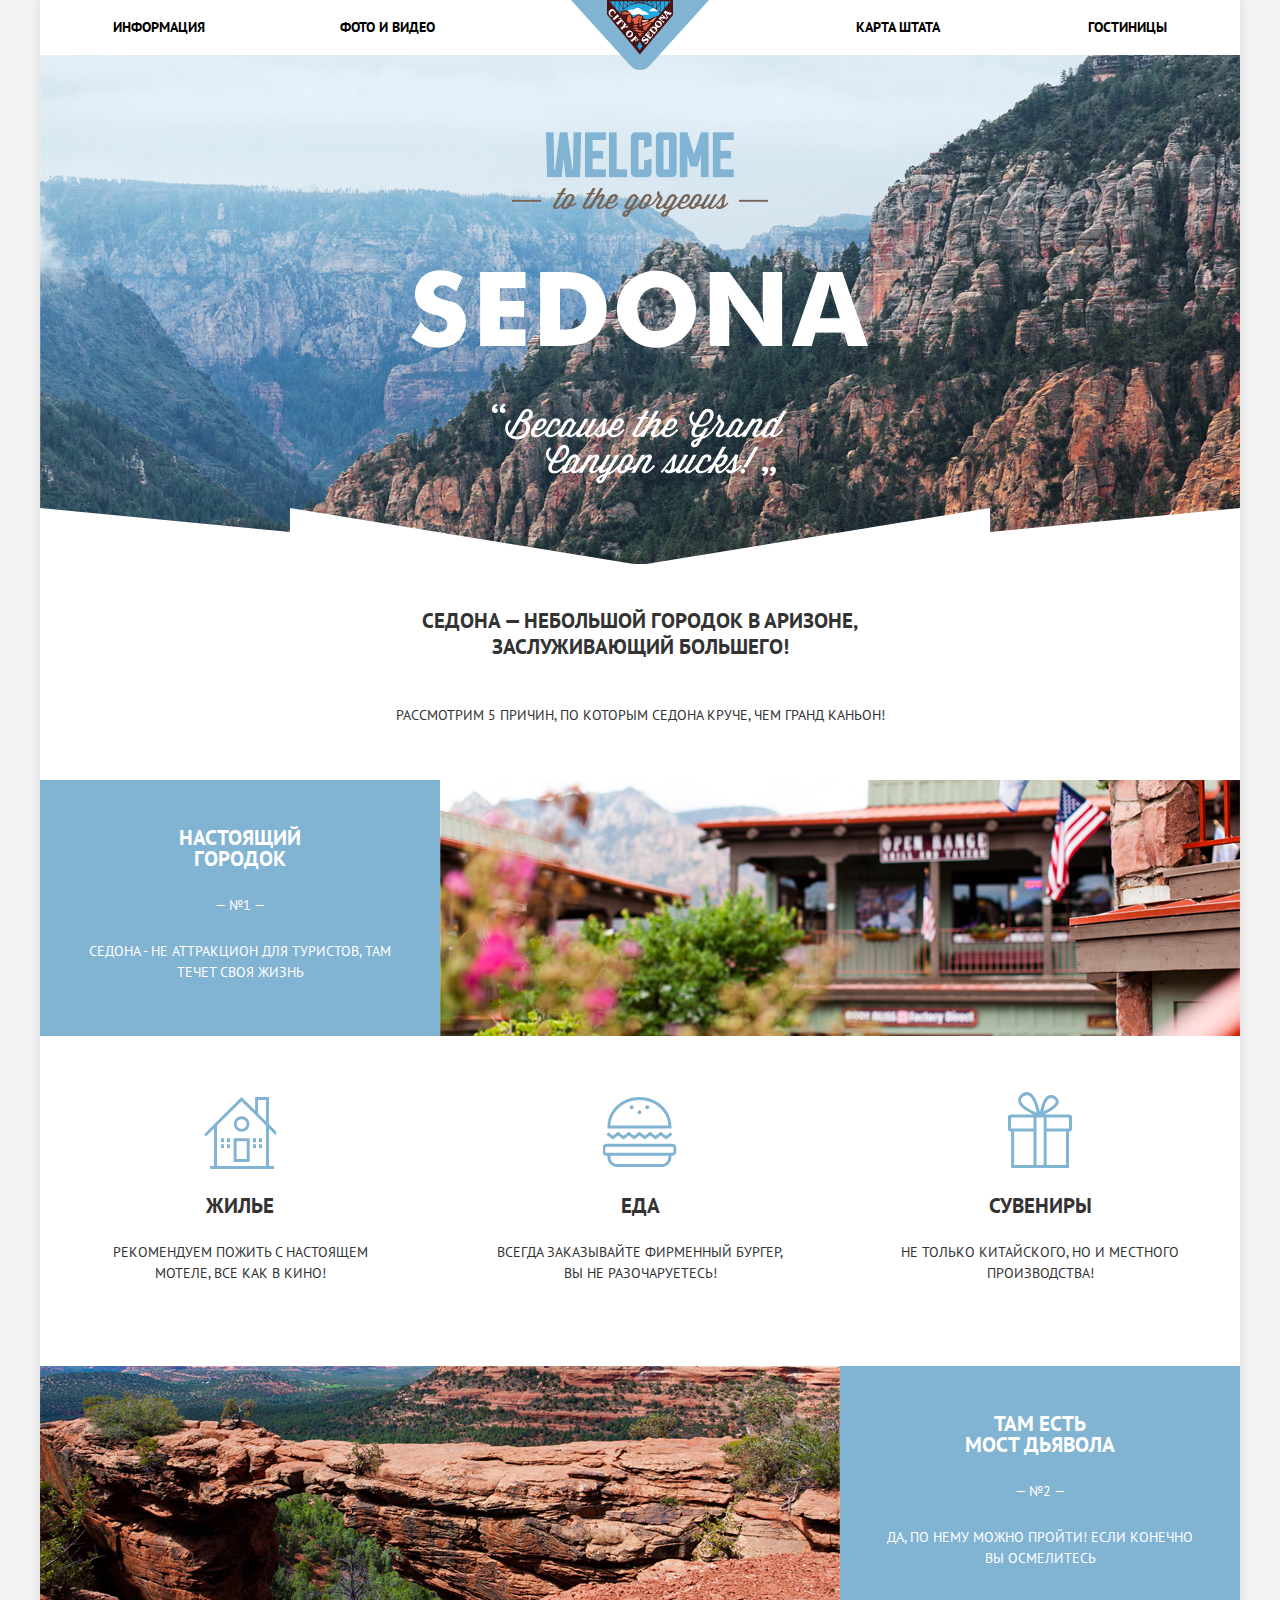
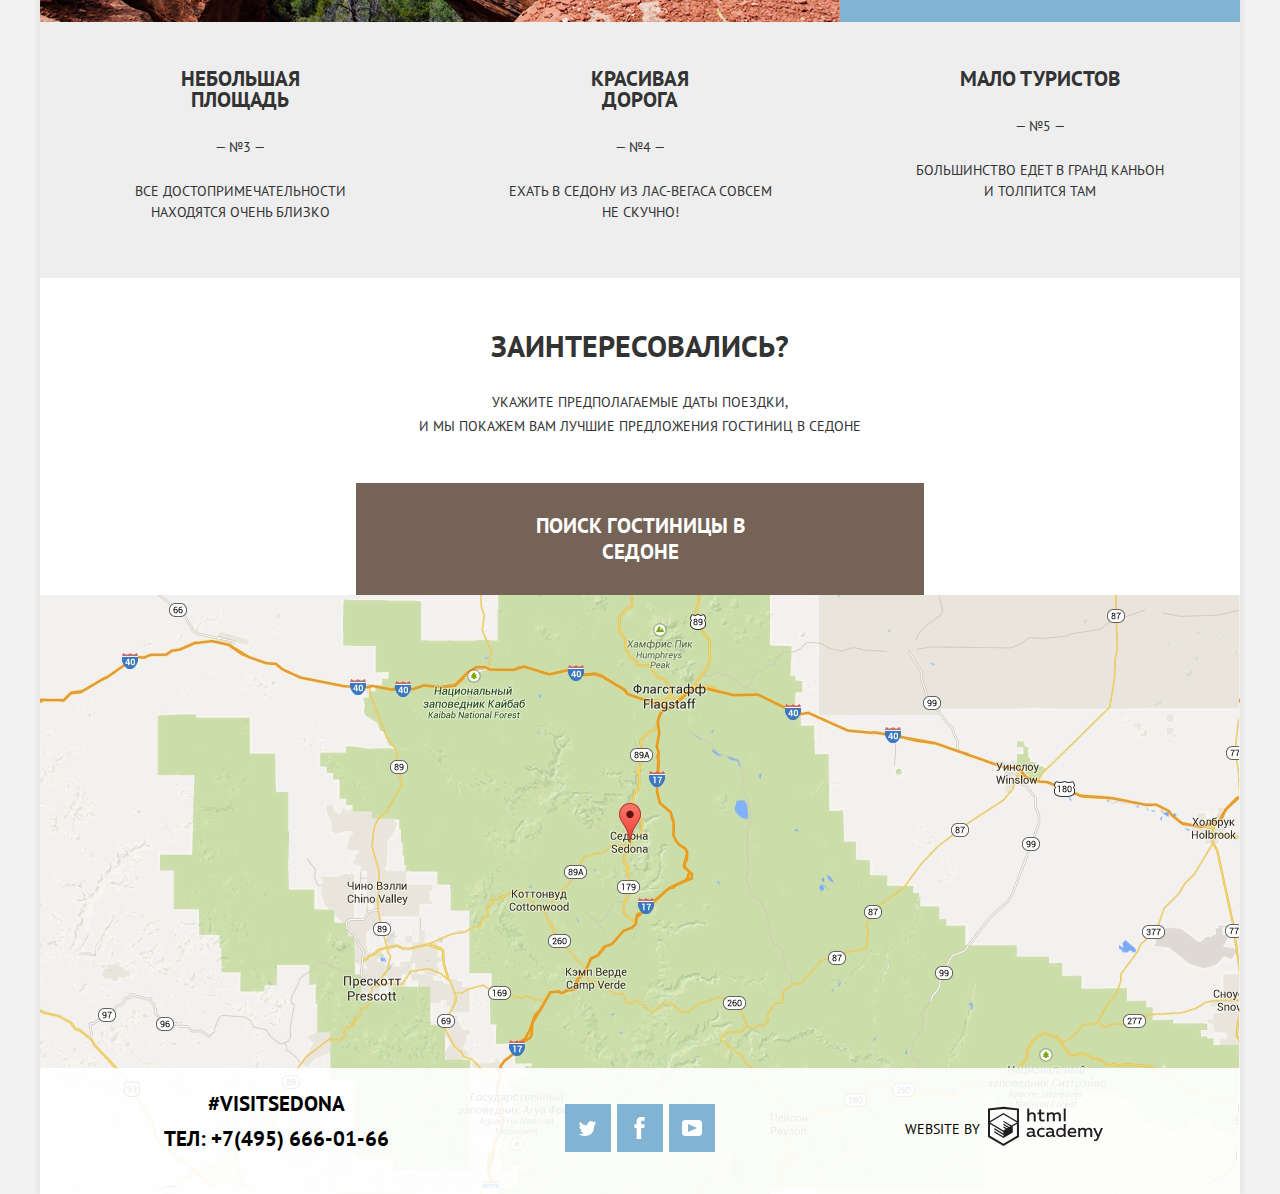
==== commit 989ea0ea: "Update index.html" ====
--- a/index.html
+++ b/index.html
@@ -29,15 +29,15 @@
           <p class="visually-hidden">Because the Grand canyon sucks!</p>
         </section>
         <section class="features-promo">
-          <h3>Седона - небольшой городок в Аризоне, заслуживающий большего!</h3>
-          <p>Рассмотрим причины, почему Седона круче, чем Гранд Каньон!</p>
+          <h3>Седона &mdash; небольшой городок в Аризоне, заслуживающий большего!</h3>
+          <p>Рассмотрим 5 причин, по которым Седона круче, чем Гранд Каньон!</p>
         </section>
         <section class="features-main">
           <h2 class="visually-hidden">Причины нас посетить</h2>
           <div class="features-blue-row">
             <div class="features-text">
               <h3>Настоящий городок</h3>
-              <span>№1</span>
+              <span>&mdash; №1 &mdash;</span>
               <p>
               Седона - не аттракцион для туристов, там течет своя жизнь
               </p>
@@ -61,8 +61,9 @@
           <div class="features-blue-row">
             <div class="features-image-left"></div>
             <div class="features-text">
-              <h3>Там есть Мост Дьявола</h3>
-              <span>№2</span>
+              <h3>Там есть<br>
+              Мост Дьявола</h3>
+              <span>&mdash; №2 &mdash;</span>
               <p>
               Да, по нему можно пройти! Если конечно вы осмелитесь
               </p>
@@ -71,23 +72,24 @@
           <ul class="features-list">
             <li class="features-item grey">
               <h3>Небольшая площадь</h3>
-              <span>№3</span>
+              <span>&mdash; №3 &mdash;</span>
               <p>
               Все достопримечательности находятся очень близко
               </p>
             </li>
             <li class="features-item grey">
               <h3>Красивая дорога</h3>
-              <span>№4</span>
+              <span>&mdash; №4 &mdash;</span>
               <p>
               Ехать в Седону из Лас-Вегаса совсем не скучно!
               </p>
             </li>
             <li class="features-item grey">
               <h3>Мало туристов</h3>
-              <span>№5</span>
-              <p>
-              Большинство едет в Гранд Каньон и толпится там
+              <span>&mdash; №5 &mdash;</span>
+              <p>
+              Большинство едет в Гранд Каньон<br>
+              и толпится там
               </p>
             </li>
           </ul>
@@ -95,7 +97,9 @@
         <section class="interested">
           <div class="offer">
             <h2>Заинтересовались?</h2>
-            <p>Укажите предполагаемые даты поездки, и мы покажем вам лучшие предложения гостиниц в Седоне</p>
+            <p>Укажите предполагаемые даты поездки,<br>
+            и мы покажем вам лучшие предложения гостиниц в Седоне
+          </p>
           </div>
           <div class="search-form">
             <a class="btn search-1" href="#">Поиск гостиницы в Седоне</a>
--- a/css/style.css
+++ b/css/style.css
@@ -20,13 +20,14 @@
     --input-border: #e5e5e5e5;
     --toggle: #ababab;
     --arrows: #cacaca;
+    --wrapper-shadow: rgba(0, 0, 0, 0.1);
 }
 
 /*Global*/
 body {
     margin: 0px;
     padding: 0px;
-    font-family:'PT Sans', Arial, sans-serif;
+    font-family: 'PT Sans', 'Arial', sans-serif;
     font-size: 14px;
     line-height: 21px;
     font-weight: 400;
@@ -69,7 +70,7 @@
     background-color: var(--basic-white);
     width: 1200px;
     min-height: 100%;
-    box-shadow: 0 0 10px rgba(0, 0, 0, 0.1);
+    box-shadow: 0 0 10px var(--wrapper-shadow);
 }
 
 /*Main header*/
@@ -94,9 +95,19 @@
     flex-wrap: wrap;
     justify-content: flex-start;
     margin: 0;
-    padding: 17px 73px;
+    padding-left: 0px;
+    padding-right: 0px;
+    padding-top: 17px;
+    padding-bottom: 17px;
     list-style: none;
 }
+.site-navigation li:nth-child(4n+1) {
+    padding-left: 73px;
+}
+.site-navigation li:nth-child(4n+4) {
+    padding-right: 73px;
+}
+
 .site-navigation a {
     color: var(--basic-black);
     font-weight: 700;
@@ -111,6 +122,7 @@
 }
 .site-navigation li {
     width: 25%;
+    box-sizing: border-box;
 }
 .text-left {
     text-align: left;   
@@ -123,12 +135,12 @@
 .main-footer {
     display: grid;
     grid-template-columns: 1fr 1fr 1fr;
-    padding: 0 100px;
+    padding: 0 54px;
     color: var(--basic-black);
     background-color: var(--footer-back);
     margin: 0px;
 }
-.index{
+.index {
     position: absolute;
     bottom: 0px;
     left: 0px;
@@ -136,12 +148,13 @@
 }
 .footer-contacts {
     align-self: start;
+    justify-content: center;
     font-size: 21px;
+    text-align: center;
     line-height: 26px;
     font-weight: 700;
     margin: 0px;
     margin-top: 23px;
-    padding-left: 31px;
 }
 .hashtag {
     display: inline-block;
@@ -175,13 +188,13 @@
     align-self: start;
     display: flex;
     flex-wrap: nowrap;
+    justify-content: center;
     margin: 0;
-    justify-self: end;
     margin-top: 38px;
 }
-.footer-copyright p{
+.footer-copyright p {
     margin-top: 13px;
-    margin-right: 9px;
+    margin-right: 8px;
 }
 .copyright-button {
     margin: 0px;
@@ -217,6 +230,7 @@
 /*Index features*/
 .main-back {
     min-height: 510px;
+    background-color: var(--basic-blue);
     background-image: url('../img/main-background-image.jpg');
 }
 .features-promo {
@@ -261,7 +275,7 @@
     padding-bottom: 41px;
 }
 .grey p {
-    padding: 0 96px;
+    padding: 0 60px;
     margin-top: 23px;
 }
 .grey h3 {
@@ -274,7 +288,7 @@
     padding-bottom: 68px;
 }
 .with-icons p { 
-    padding: 0 73px;    
+    padding: 0 50px;    
 }
 .icons::before {
     display: block;
@@ -288,17 +302,18 @@
 .accomodation::before {
     width: 72px;
     height: 75px;
-    background-image: url("../img/icon-1.svg");  
+    background-image: url('../img/icon-1.svg');  
 }
 .food::before {
     width: 75px;
     height: 70px;
-    background-image: url("../img/icon-3.svg");
+    background-image: url('../img/icon-3.svg');
 }
 .souveniers::before {
+    top: 56px;
     width: 64px;
     height: 77px;
-    background-image: url("../img/icon-2.svg");
+    background-image: url('../img/icon-2.svg');
 }
 .features-blue-row {
     display: flex;
@@ -330,7 +345,7 @@
 .features-text p {
     margin-top: 25px;
     margin-bottom: 0;
-    padding: 0 50px;
+    padding: 0 40px;
 }
 
 /*Search*/
@@ -344,14 +359,15 @@
 .offer {
     text-align: center;
     padding: 0 370px;
-    margin-bottom: 38px;
+    margin-bottom: 45px;
     line-height: 24px;
 }
 .offer h2 {
     font-size: 30px;
     font-weight: 700;
     line-height: 24px;
-    margin-bottom: 34px;
+    margin-top: 20px;
+    margin-bottom: 32px;
 }
 .search-form {
     position: relative;
@@ -362,8 +378,7 @@
     font-size: 21px;
     line-height: 26px;
     background-color: var(--basic-brown);
-    padding: 30px 110px;
-    width: 100%;
+    padding: 30px 139px;
 }
 .search-form .search-1:hover,
 .search-form .search-1:focus {
@@ -372,6 +387,9 @@
 .search-form .search-1:active {
     background-color: var(--basic-dark-brown);
     color:var(--button-active);
+}
+.search-error {
+    animation: shake 0.6s;
 }
 .search {
     display: none;
@@ -516,7 +534,7 @@
 /*Filter*/
 .filter-container {
     background-color: var(--basic-blue);
-    background-image: url("../img/filter-back.jpg");
+    background-image: url('../img/filter-back.jpg');
     color: var(--basic-white);
     line-height: 21px;
     margin: 0;
@@ -661,23 +679,26 @@
     border: 2px solid var(--basic-white);
     border-radius: 2px;
     text-align: center;
+    padding-top: 6px;
+    padding-bottom: 6px;
 }
 .price-controls input {
     width: 40px;
     border: none;
     background: transparent;
     color: var(--basic-white);
+    text-align: left;
 }
 .price-controls input:focus {
     outline: none;
 }
 .min-price {
     width: 50%;
-    padding: 6px 30px;
+    padding-left: 27px;
 }
 .max-price {
     width: 50%;
-    padding: 6px 30px;
+    padding-left: 10px;
 }
 .min-price::after {
     position: absolute;
@@ -792,7 +813,7 @@
     justify-content: flex-end;
     align-self: start;
     width: 110px;
-    padding-top: 25px;
+    padding-top: 28px;
     padding-bottom: 24px;
     margin: 0px;
 }
@@ -891,6 +912,28 @@
    from {top: 0px;}
    to {top: 100%;}
   }
+
+@keyframes shake {
+  0%,
+  100% {
+    transform: translateX(0);
+  }
+
+  10%,
+  30%,
+  50%,
+  70%,
+  90% {
+    transform: translateX(-10px);
+  }
+
+  20%,
+  40%,
+  60%,
+  80% {
+    transform: translateX(10px);
+  }
+}
 
 
 /*Visually hidden*/
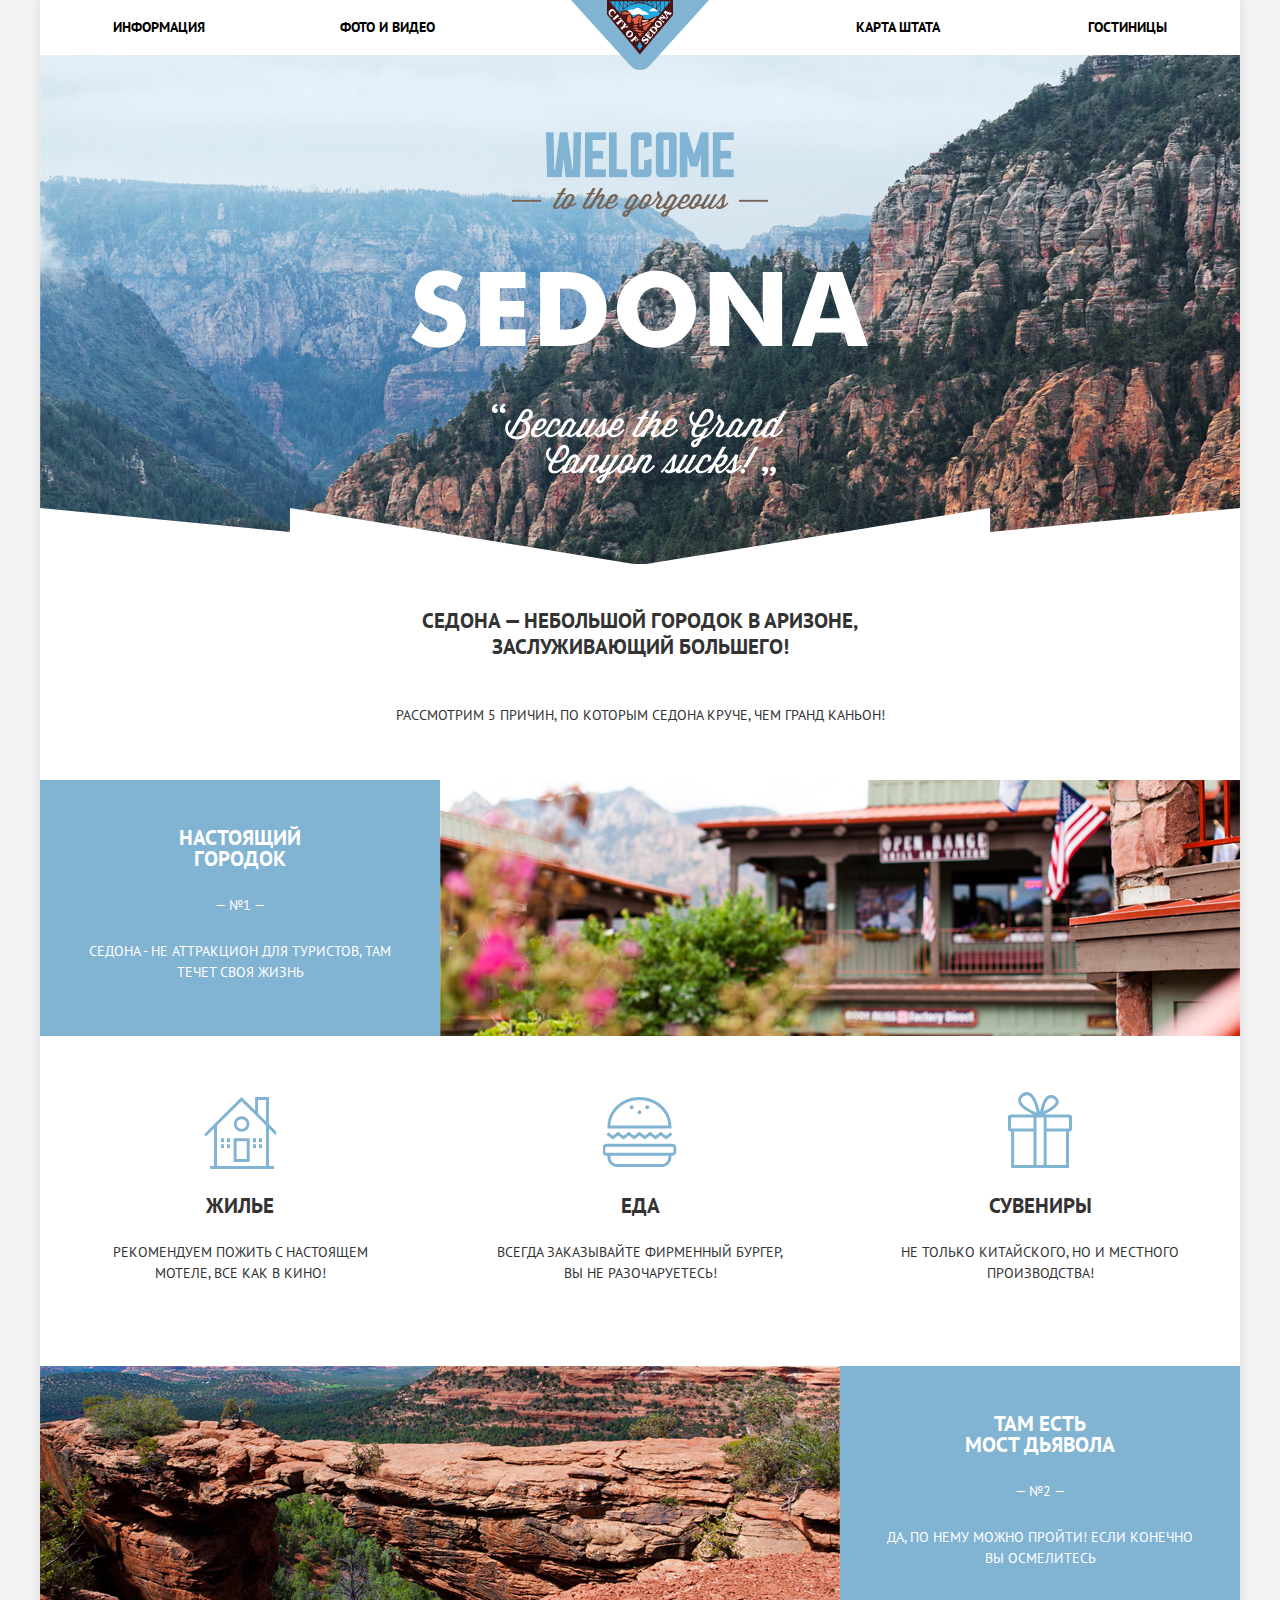
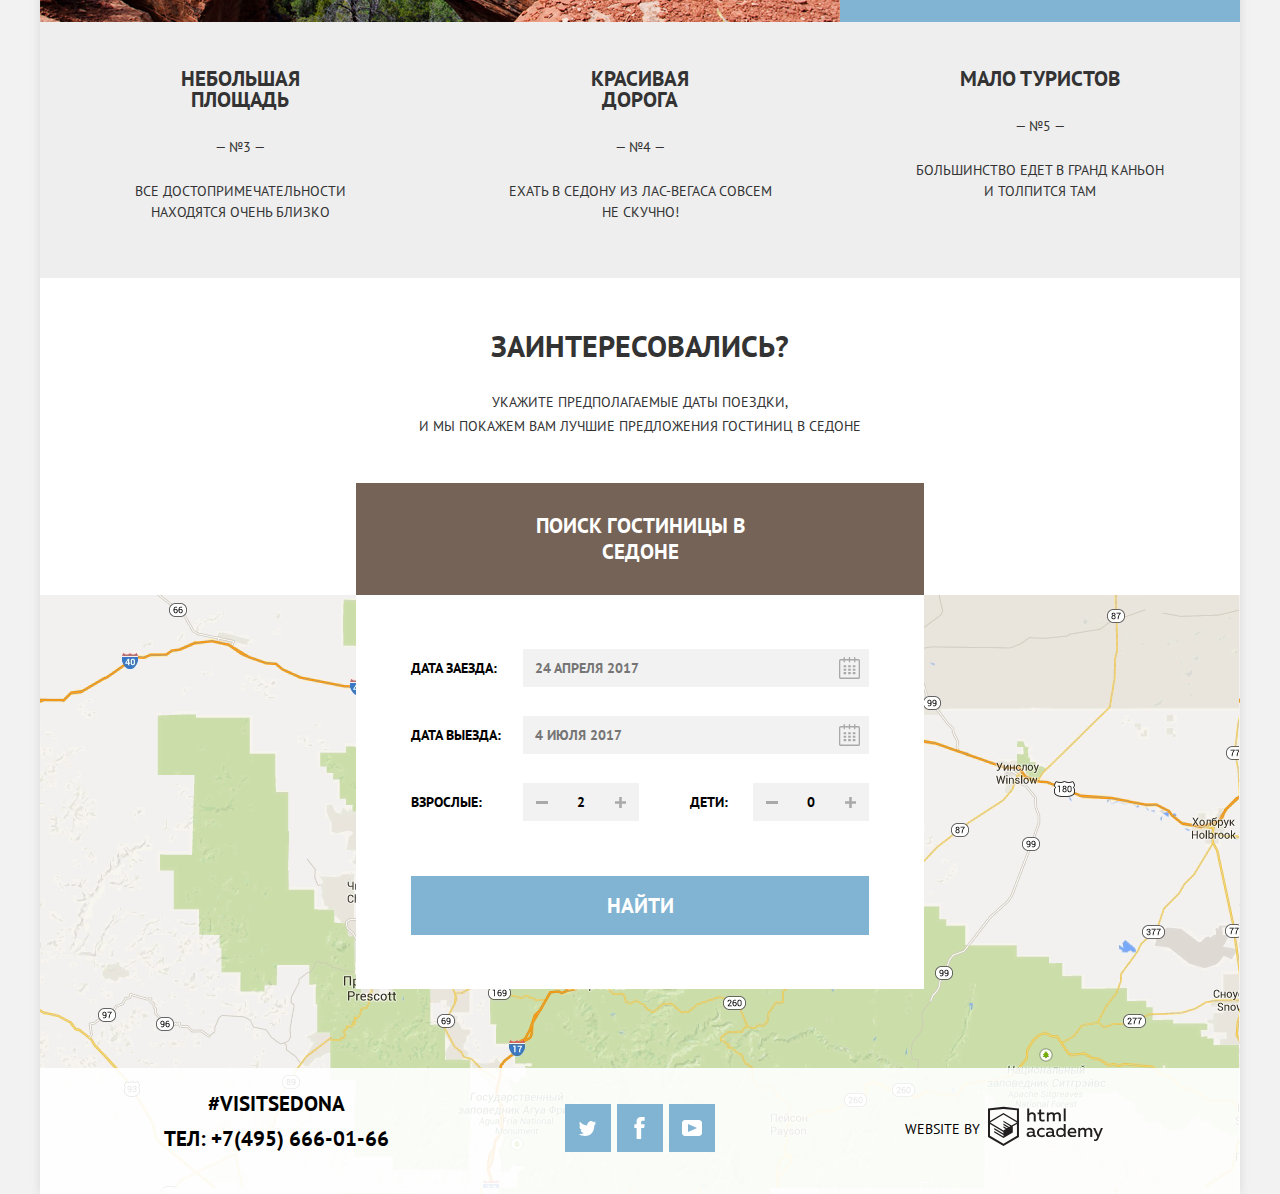
==== commit 2e185fdb: "Update index.html" ====
--- a/index.html
+++ b/index.html
@@ -103,17 +103,17 @@
           </div>
           <div class="search-form">
             <a class="btn search-1" href="#">Поиск гостиницы в Седоне</a>
-            <form class="search" action="https://echo.htmlacademy.ru" method="post">
+            <form class="search search-body" action="https://echo.htmlacademy.ru" method="post">
               <p class="search-item">
                 <label class="label" for="arrival-date">Дата заезда:</label>
-                <input class="booking-date" id="arrival-date" type="text" name="date" placeholder="24 апреля 2017" required>
+                <input class="booking-date" id="arrival-date" type="text" name="date" placeholder="24 апреля 2017">
                 <button class="btn calendar" type="button">
                   <svg width="21" height="22" viewBox="0 0 21 22"><path d="M19.251 2.025h-2.845V.648c0-.381-.294-.689-.656-.689-.363 0-.656.308-.656.689v1.377h-3.938V.648c0-.381-.294-.689-.655-.689-.363 0-.657.308-.657.689v1.377H5.906V.648c0-.381-.294-.689-.656-.689-.363 0-.657.308-.657.689v1.377H1.75C.784 2.025 0 2.847 0 3.862v16.302C0 21.179.784 22 1.75 22h17.501c.966 0 1.749-.821 1.749-1.836V3.862c0-1.015-.783-1.837-1.749-1.837zm.437 18.139a.448.448 0 0 1-.437.459H1.75a.45.45 0 0 1-.438-.459V3.862a.45.45 0 0 1 .438-.459h2.844v1.378c0 .381.294.689.657.689.362 0 .656-.308.656-.689V3.403h3.938v1.378c0 .381.294.689.657.689.361 0 .655-.308.655-.689V3.403h3.938v1.378c0 .381.293.689.656.689.362 0 .656-.308.656-.689V3.403h2.845c.241 0 .437.206.437.459v16.302z"/><path d="M4.594 8.225h2.625v2.066H4.594zM4.594 11.668h2.625v2.067H4.594zM4.594 15.112h2.625v2.066H4.594zM9.188 15.112h2.625v2.066H9.188zM9.188 11.668h2.625v2.067H9.188zM9.188 8.225h2.625v2.066H9.188zM13.781 15.112h2.625v2.066h-2.625zM13.781 11.668h2.625v2.067h-2.625zM13.781 8.225h2.625v2.066h-2.625z"/></svg>
                 </button>
               </p>
               <p class="search-item">
                 <label class="label" for="departure-date">Дата выезда:</label>
-                <input class="booking-date" id="departure-date" type="text" name="date" placeholder="4 июля 2017" required>
+                <input class="booking-date" id="departure-date" type="text" name="date" placeholder="4 июля 2017">
                 <button class="btn calendar" type="button">
                   <svg width="21" height="22" viewBox="0 0 21 22"><path d="M19.251 2.025h-2.845V.648c0-.381-.294-.689-.656-.689-.363 0-.656.308-.656.689v1.377h-3.938V.648c0-.381-.294-.689-.655-.689-.363 0-.657.308-.657.689v1.377H5.906V.648c0-.381-.294-.689-.656-.689-.363 0-.657.308-.657.689v1.377H1.75C.784 2.025 0 2.847 0 3.862v16.302C0 21.179.784 22 1.75 22h17.501c.966 0 1.749-.821 1.749-1.836V3.862c0-1.015-.783-1.837-1.749-1.837zm.437 18.139a.448.448 0 0 1-.437.459H1.75a.45.45 0 0 1-.438-.459V3.862a.45.45 0 0 1 .438-.459h2.844v1.378c0 .381.294.689.657.689.362 0 .656-.308.656-.689V3.403h3.938v1.378c0 .381.294.689.657.689.361 0 .655-.308.655-.689V3.403h3.938v1.378c0 .381.293.689.656.689.362 0 .656-.308.656-.689V3.403h2.845c.241 0 .437.206.437.459v16.302z"/><path d="M4.594 8.225h2.625v2.066H4.594zM4.594 11.668h2.625v2.067H4.594zM4.594 15.112h2.625v2.066H4.594zM9.188 15.112h2.625v2.066H9.188zM9.188 11.668h2.625v2.067H9.188zM9.188 8.225h2.625v2.066H9.188zM13.781 15.112h2.625v2.066h-2.625zM13.781 11.668h2.625v2.067h-2.625zM13.781 8.225h2.625v2.066h-2.625z"/></svg>
                 </button>
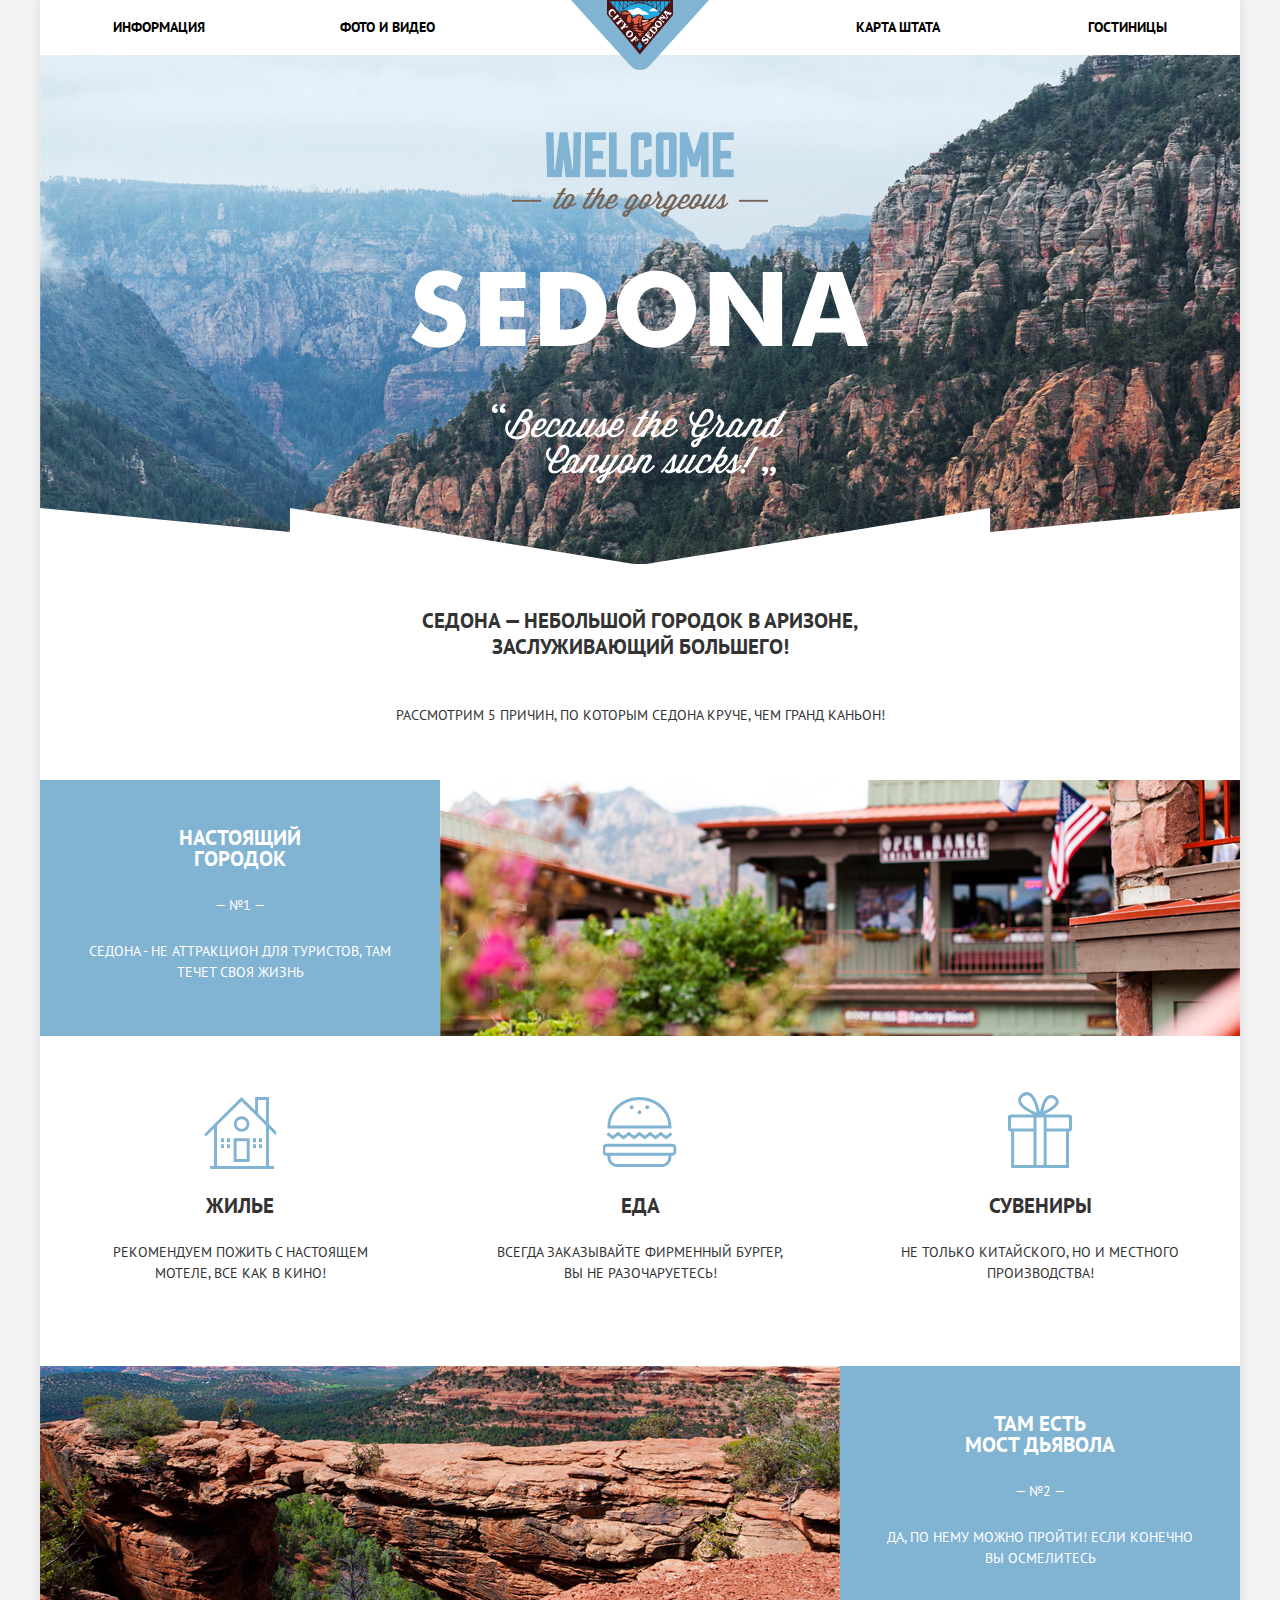
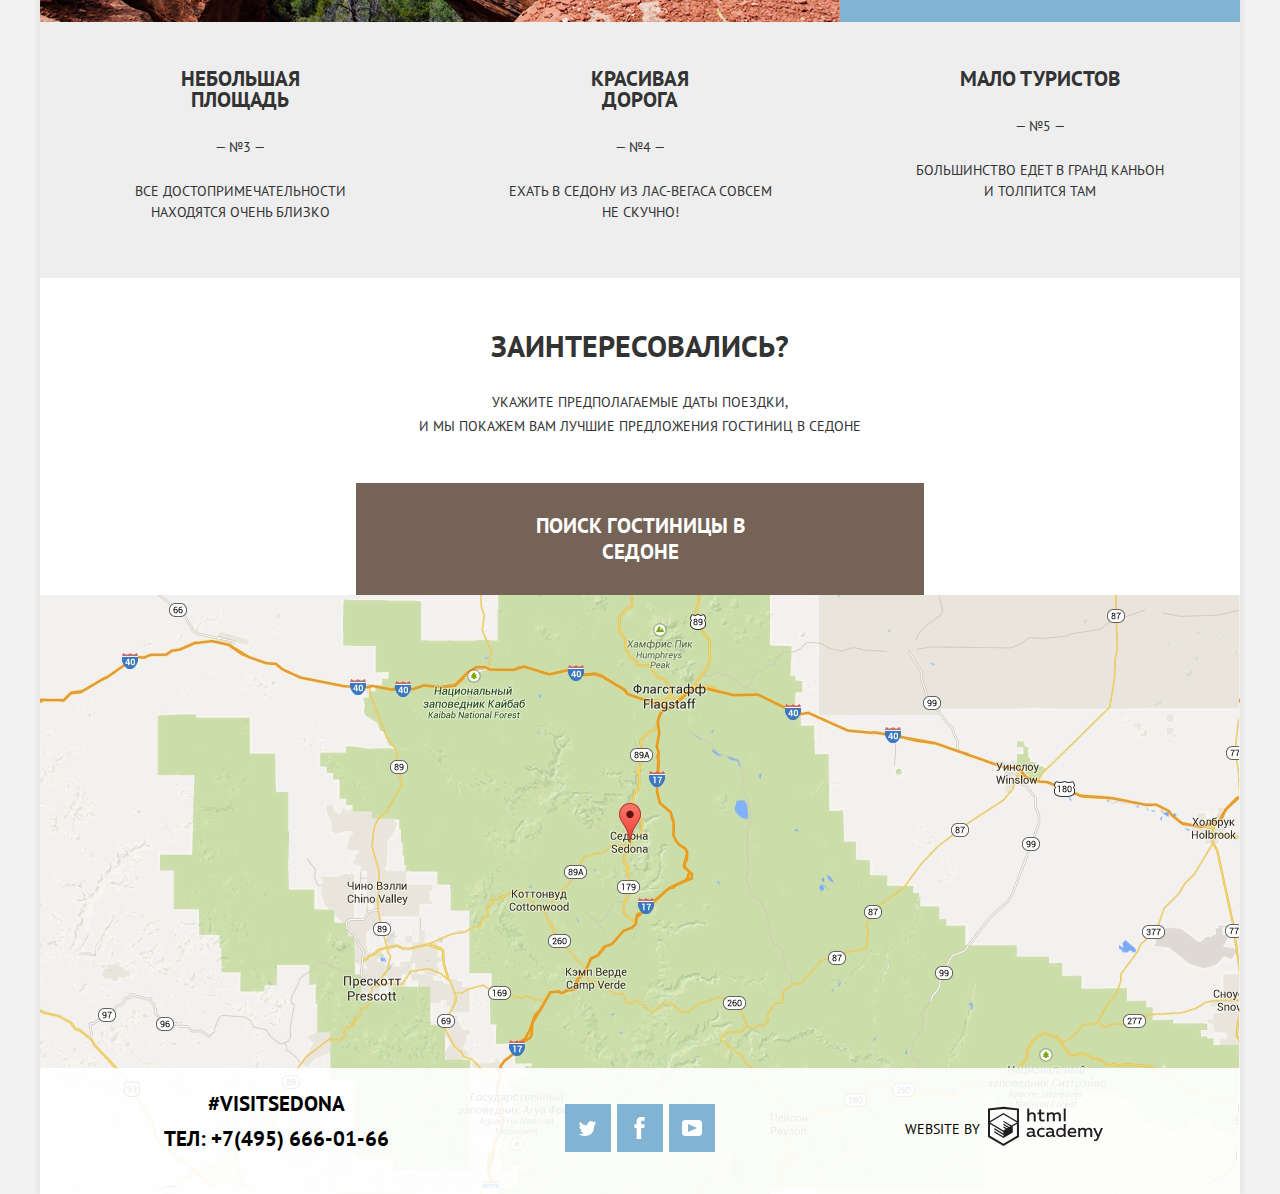
==== commit ca171137: "Update index.html" ====
--- a/index.html
+++ b/index.html
@@ -103,31 +103,31 @@
           </div>
           <div class="search-form">
             <a class="btn search-1" href="#">Поиск гостиницы в Седоне</a>
-            <form class="search search-body" action="https://echo.htmlacademy.ru" method="post">
+            <form class="search-body" action="https://echo.htmlacademy.ru" method="post">
               <p class="search-item">
                 <label class="label" for="arrival-date">Дата заезда:</label>
-                <input class="booking-date" id="arrival-date" type="text" name="date" placeholder="24 апреля 2017">
-                <button class="btn calendar" type="button">
+                <input class="booking-date arrival" id="arrival-date" type="text" name="date" placeholder="24 апреля 2017">
+                <button class="btn calendar" type="button" aria-label="Выбрать дату">
                   <svg width="21" height="22" viewBox="0 0 21 22"><path d="M19.251 2.025h-2.845V.648c0-.381-.294-.689-.656-.689-.363 0-.656.308-.656.689v1.377h-3.938V.648c0-.381-.294-.689-.655-.689-.363 0-.657.308-.657.689v1.377H5.906V.648c0-.381-.294-.689-.656-.689-.363 0-.657.308-.657.689v1.377H1.75C.784 2.025 0 2.847 0 3.862v16.302C0 21.179.784 22 1.75 22h17.501c.966 0 1.749-.821 1.749-1.836V3.862c0-1.015-.783-1.837-1.749-1.837zm.437 18.139a.448.448 0 0 1-.437.459H1.75a.45.45 0 0 1-.438-.459V3.862a.45.45 0 0 1 .438-.459h2.844v1.378c0 .381.294.689.657.689.362 0 .656-.308.656-.689V3.403h3.938v1.378c0 .381.294.689.657.689.361 0 .655-.308.655-.689V3.403h3.938v1.378c0 .381.293.689.656.689.362 0 .656-.308.656-.689V3.403h2.845c.241 0 .437.206.437.459v16.302z"/><path d="M4.594 8.225h2.625v2.066H4.594zM4.594 11.668h2.625v2.067H4.594zM4.594 15.112h2.625v2.066H4.594zM9.188 15.112h2.625v2.066H9.188zM9.188 11.668h2.625v2.067H9.188zM9.188 8.225h2.625v2.066H9.188zM13.781 15.112h2.625v2.066h-2.625zM13.781 11.668h2.625v2.067h-2.625zM13.781 8.225h2.625v2.066h-2.625z"/></svg>
                 </button>
               </p>
               <p class="search-item">
                 <label class="label" for="departure-date">Дата выезда:</label>
-                <input class="booking-date" id="departure-date" type="text" name="date" placeholder="4 июля 2017">
-                <button class="btn calendar" type="button">
+                <input class="booking-date departure" id="departure-date" type="text" name="date" placeholder="4 июля 2017">
+                <button class="btn calendar" type="button" aria-label="Выбрать дату">
                   <svg width="21" height="22" viewBox="0 0 21 22"><path d="M19.251 2.025h-2.845V.648c0-.381-.294-.689-.656-.689-.363 0-.656.308-.656.689v1.377h-3.938V.648c0-.381-.294-.689-.655-.689-.363 0-.657.308-.657.689v1.377H5.906V.648c0-.381-.294-.689-.656-.689-.363 0-.657.308-.657.689v1.377H1.75C.784 2.025 0 2.847 0 3.862v16.302C0 21.179.784 22 1.75 22h17.501c.966 0 1.749-.821 1.749-1.836V3.862c0-1.015-.783-1.837-1.749-1.837zm.437 18.139a.448.448 0 0 1-.437.459H1.75a.45.45 0 0 1-.438-.459V3.862a.45.45 0 0 1 .438-.459h2.844v1.378c0 .381.294.689.657.689.362 0 .656-.308.656-.689V3.403h3.938v1.378c0 .381.294.689.657.689.361 0 .655-.308.655-.689V3.403h3.938v1.378c0 .381.293.689.656.689.362 0 .656-.308.656-.689V3.403h2.845c.241 0 .437.206.437.459v16.302z"/><path d="M4.594 8.225h2.625v2.066H4.594zM4.594 11.668h2.625v2.067H4.594zM4.594 15.112h2.625v2.066H4.594zM9.188 15.112h2.625v2.066H9.188zM9.188 11.668h2.625v2.067H9.188zM9.188 8.225h2.625v2.066H9.188zM13.781 15.112h2.625v2.066h-2.625zM13.781 11.668h2.625v2.067h-2.625zM13.781 8.225h2.625v2.066h-2.625z"/></svg>
                 </button>
               </p>
               <p class="search-item people">
                 <label class="label" for="adult">Взрослые:</label>
                 <span class="input-wrapper">
-                  <button class="minus" type="button">
+                  <button class="minus" type="button" aria-label="Убавить">
                     <svg width="12" height="3" viewBox="0 0 12 3" fill="none">
                     <rect width="12" height="3" fill="#A9A9A9"/>
                     </svg>
                   </button>
                   <input class="number" id="adult" type="number" value="2">
-                  <button class="add" type="button">
+                  <button class="add" type="button" aria-label="Добавить">
                     <svg width="11" height="11" viewBox="0 0 11 11" fill="none">
                     <path fill-rule="evenodd" clip-rule="evenodd" d="M4.23086 6.76932V11H6.76932V6.76932H11V4.23086H6.76932V0H4.23085V4.23086H0V6.76932H4.23086Z" fill="#A9A9A9"/>
                     </svg>
@@ -137,13 +137,13 @@
               <p class="search-item people">
                 <label class="label children" for="child">Дети:</label>
                 <span class="input-wrapper">
-                  <button class="minus" type="button">
+                  <button class="minus" type="button" aria-label="Убавить">
                     <svg width="12" height="3" viewBox="0 0 12 3" fill="none">
                     <rect width="12" height="3" fill="#A9A9A9"/>
                     </svg>
                   </button>
                   <input class="number" id="child" type="number" value="0">
-                  <button class="add" type="button">
+                  <button class="add" type="button" aria-label="Добавить">
                     <svg width="11" height="11" viewBox="0 0 11 11" fill="none">
                     <path fill-rule="evenodd" clip-rule="evenodd" d="M4.23086 6.76932V11H6.76932V6.76932H11V4.23086H6.76932V0H4.23085V4.23086H0V6.76932H4.23086Z" fill="#A9A9A9"/>
                     </svg>
--- a/css/style.css
+++ b/css/style.css
@@ -388,13 +388,10 @@
     background-color: var(--basic-dark-brown);
     color:var(--button-active);
 }
-.search-error {
-    animation: shake 0.6s;
-}
-.search {
+.search-body{
     display: none;
 }
-.search-body {
+.search-body-show {
     display: flex;
     flex-wrap: wrap;
     justify-content: flex-start;
@@ -402,13 +399,16 @@
     width: 458px;
     padding: 54px 55px;
     margin: 0;
-    left: 50%;
-    transform: translate(-50%);
+    left: 315px;
+    transform: 315px;
     font-weight: 700;
     line-height: 26px;
     color: var(--basic-black);
     background-color: var(--basic-white);
-    animation: mymove 0.6s;
+    animation: show 0.6s;
+}
+.form-error {
+    animation: shake 0.6s;
 }
 .search-item {
     position: relative;
@@ -608,6 +608,9 @@
     width: 27px;
     height: 23px;
     fill: var(--checkbox);
+}
+.filter-input-checkbox:focus + label::before {
+    outline: none;
 }
 .filter-button {
     position: absolute;
@@ -908,12 +911,12 @@
 }
 
 /*Animations*/
-@keyframes  mymove {
+@keyframes  show {
    from {top: 0px;}
    to {top: 100%;}
   }
 
-@keyframes shake {
+  @keyframes shake {
   0%,
   100% {
     transform: translateX(0);
@@ -934,7 +937,6 @@
     transform: translateX(10px);
   }
 }
-
 
 /*Visually hidden*/
 .visually-hidden {
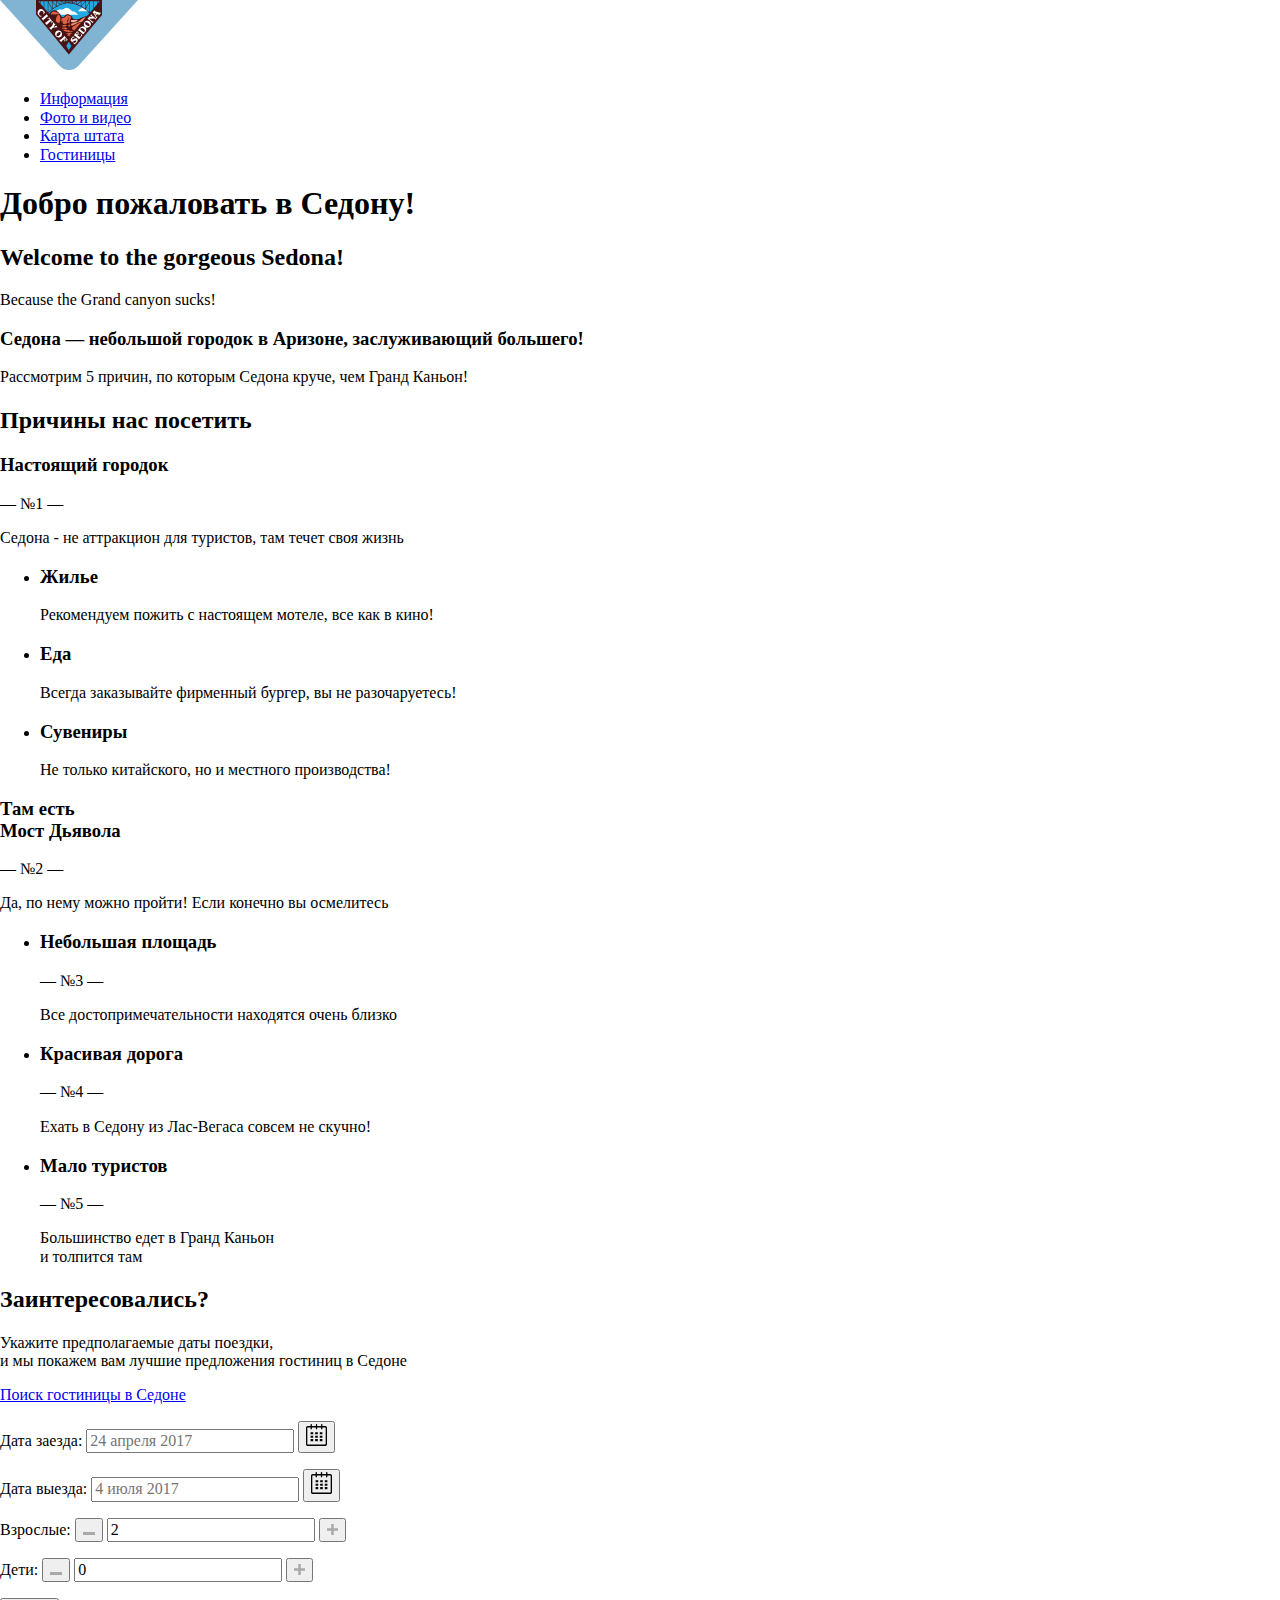
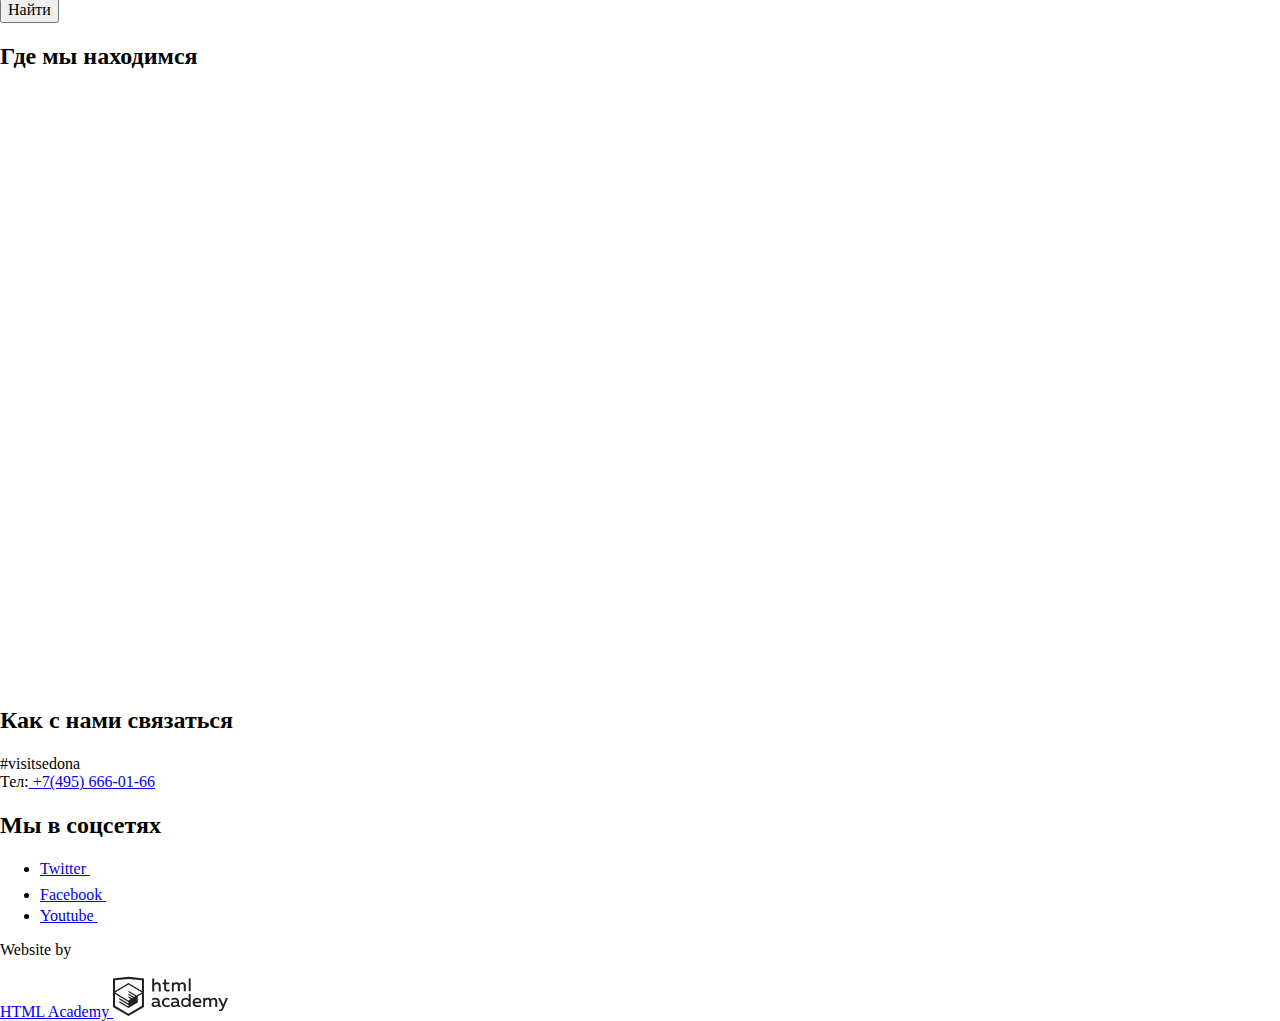
==== commit d060d406: "Update index.html" ====
--- a/index.html
+++ b/index.html
@@ -5,7 +5,7 @@
     <title>HTML Academy: Седона</title>
     <link href="https://fonts.googleapis.com/css2?family=PT+Sans:wght@400;700&display=swap" rel="stylesheet">
     <link href="css/normalize.css" rel="stylesheet">
-    <link href="css/style.css" rel="stylesheet">
+    <link href="css/style-min.css" rel="stylesheet">
   </head>
   <body class="page-body">
     <div class="body-wrapper">
@@ -199,6 +199,6 @@
         </section>
       </footer>
     </div>
-    <script src="js/search-form.js"></script>
+    <script src="js/search-form-min.js"></script>
   </body>
 </html>